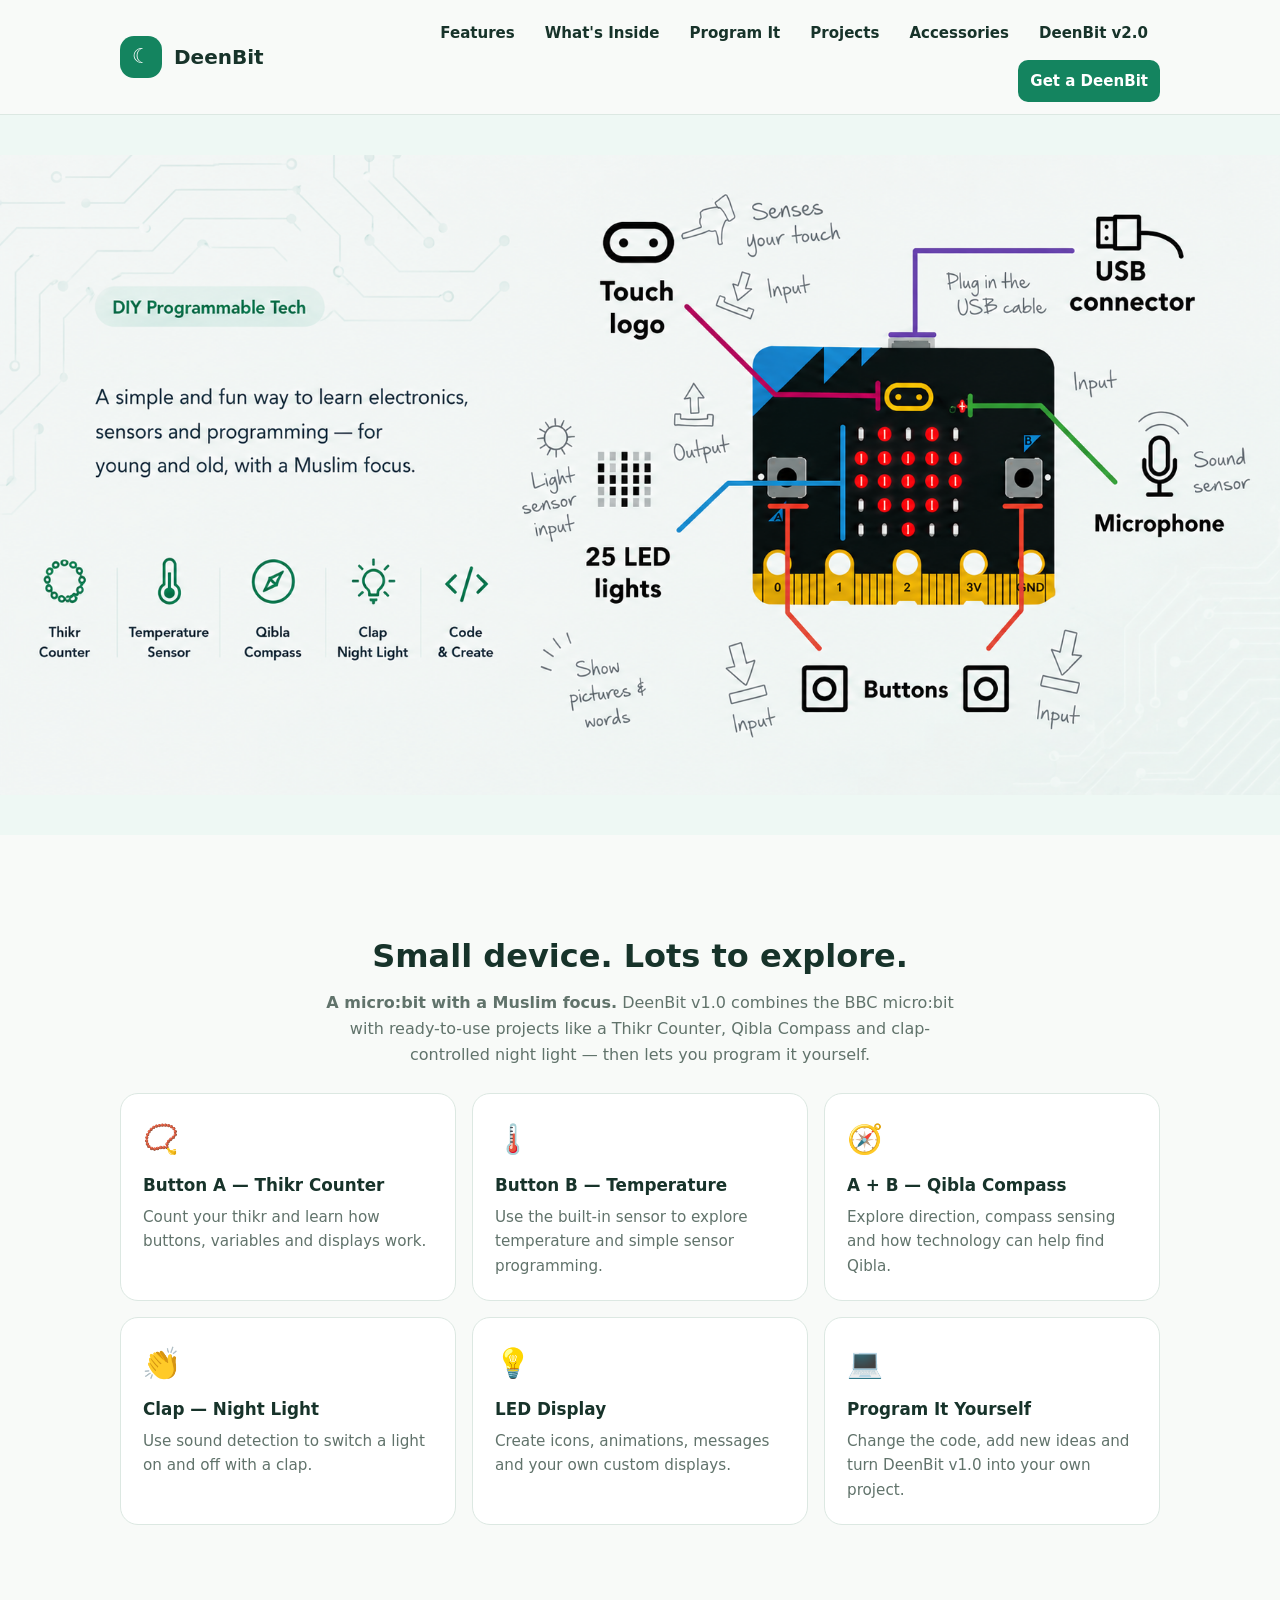
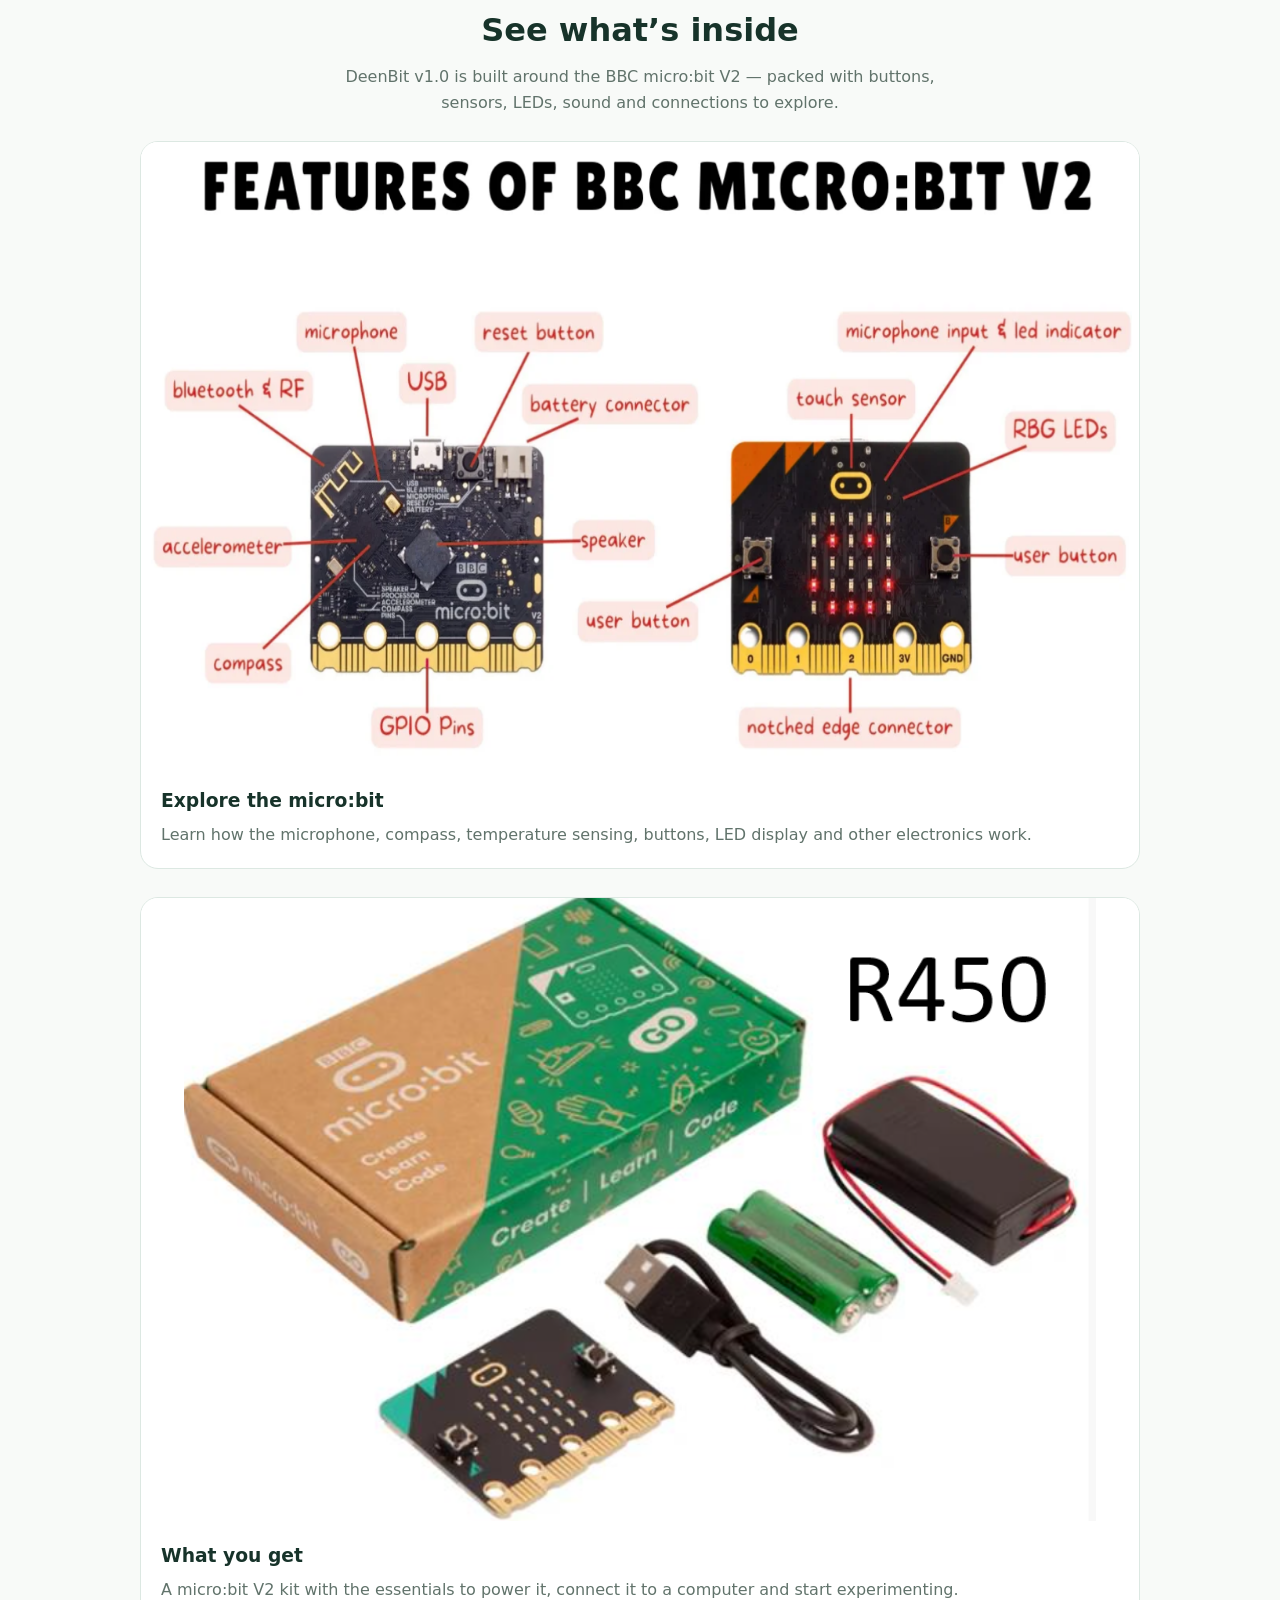
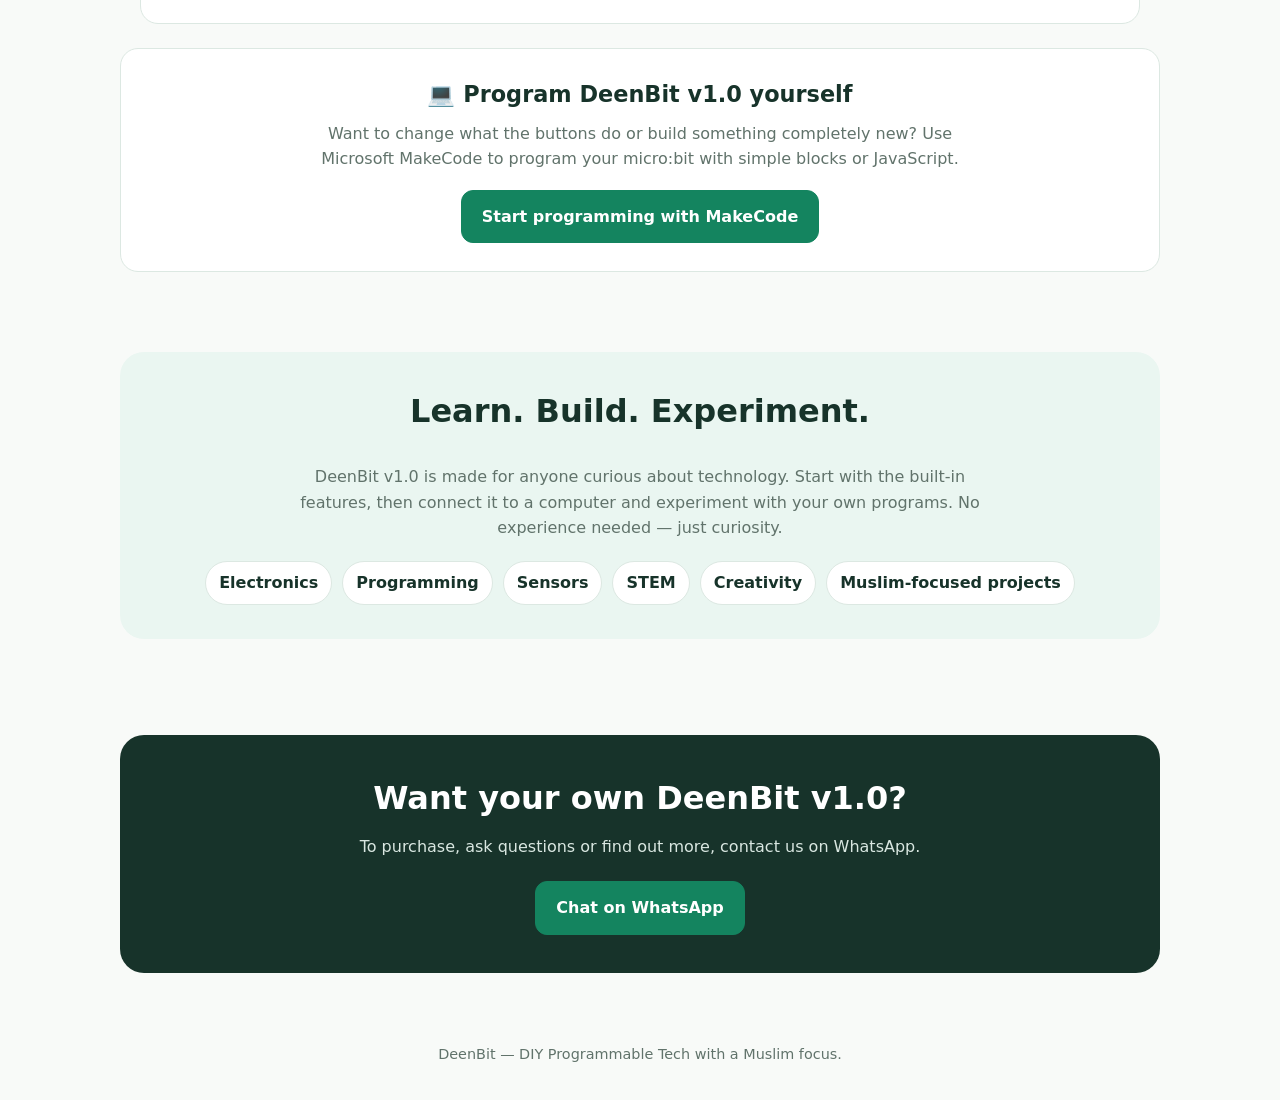
==== index.html @ d33ca3e8 "Update index.html" ====
<!DOCTYPE html>
<html lang="en">
<head>
  <meta charset="UTF-8" />
  <meta name="viewport" content="width=device-width, initial-scale=1.0" />
  <meta name="description" content="DeenBit is a fun DIY programmable tech project with a Muslim focus — learn electronics, sensors and programming." />
  <title>DeenBit | DIY Programmable Tech</title>

  <style>
    :root {
      --bg: #f8faf8;
      --card: #ffffff;
      --text: #17332a;
      --muted: #61736b;
      --accent: #14845f;
      --accent-dark: #0e6749;
      --soft: #eaf6f1;
      --border: #dce8e2;
    }

    * {
      box-sizing: border-box;
    }

    body {
      margin: 0;
      font-family: system-ui, -apple-system, BlinkMacSystemFont, "Segoe UI", sans-serif;
      background: var(--bg);
      color: var(--text);
      line-height: 1.6;
    }

    a {
      color: inherit;
    }

    .wrap {
      width: min(1040px, 92%);
      margin: 0 auto;
    }

    header {
      padding: 28px 0 12px;
    }

    .brand {
      display: flex;
      align-items: center;
      gap: 12px;
      font-weight: 800;
      font-size: 1.25rem;
    }

    .brand-mark {
      width: 42px;
      height: 42px;
      border-radius: 14px;
      display: grid;
      place-items: center;
      background: var(--accent);
      color: white;
      font-size: 1.3rem;
    }

    .hero {
      padding: 60px 0 50px;
      text-align: center;
    }

    .eyebrow {
      display: inline-block;
      padding: 8px 14px;
      border-radius: 999px;
      background: var(--soft);
      color: var(--accent-dark);
      font-weight: 700;
      font-size: 0.9rem;
      margin-bottom: 18px;
    }

    h1 {
      margin: 0;
      font-size: clamp(2.5rem, 8vw, 5rem);
      line-height: 1;
      letter-spacing: -0.04em;
    }

    .tagline {
      margin: 18px auto 0;
      max-width: 720px;
      color: var(--muted);
      font-size: clamp(1.05rem, 2vw, 1.25rem);
    }

    .hero-buttons {
      margin-top: 28px;
      display: flex;
      justify-content: center;
      flex-wrap: wrap;
      gap: 12px;
    }

    .btn {
      display: inline-block;
      text-decoration: none;
      padding: 13px 20px;
      border-radius: 12px;
      font-weight: 750;
      border: 1px solid var(--border);
      background: white;
    }

    .btn-primary {
      background: var(--accent);
      border-color: var(--accent);
      color: white;
    }

    .btn-primary:hover {
      background: var(--accent-dark);
    }

    section {
      padding: 40px 0;
    }

    .section-title {
      text-align: center;
      margin-bottom: 26px;
    }

    .section-title h2 {
      margin: 0 0 8px;
      font-size: 2rem;
    }

    .section-title p {
      margin: 0 auto;
      color: var(--muted);
      max-width: 660px;
    }

    .features {
      display: grid;
      grid-template-columns: repeat(3, minmax(0, 1fr));
      gap: 16px;
    }

    .card {
      background: var(--card);
      border: 1px solid var(--border);
      border-radius: 18px;
      padding: 22px;
    }

    .icon {
      font-size: 1.8rem;
      margin-bottom: 10px;
    }

    .card h3 {
      margin: 0 0 6px;
      font-size: 1.05rem;
    }

    .card p {
      margin: 0;
      color: var(--muted);
      font-size: 0.95rem;
    }

    .showcase-grid {
      display: grid;
      grid-template-columns: 1fr;
      gap: 28px;
      max-width: 1000px;
      margin: 0 auto;
    }

    .showcase-card {
      background: var(--card);
      border: 1px solid var(--border);
      border-radius: 18px;
      overflow: hidden;
    }

    .showcase-card img {
      display: block;
      width: 100%;
      aspect-ratio: 16 / 10;
      object-fit: contain;
      background: white;
    }

    .showcase-copy {
      padding: 20px;
    }

    .showcase-copy h3 { margin: 0 0 6px; }
    .showcase-copy p { margin: 0; color: var(--muted); }

    .makecode {
      margin-top: 24px;
      text-align: center;
      background: var(--card);
      border: 1px solid var(--border);
      border-radius: 18px;
      padding: 28px 20px;
    }

    .makecode h3 { margin: 0 0 8px; font-size: 1.4rem; }
    .makecode p { color: var(--muted); max-width: 650px; margin: 0 auto 18px; }

    .learn {
      background: var(--soft);
      border-radius: 24px;
      padding: 34px;
      text-align: center;
    }

    .learn h2 {
      margin-top: 0;
      font-size: 2rem;
    }

    .learn p {
      color: var(--muted);
      max-width: 720px;
      margin: 0 auto 18px;
    }

    .pill-row {
      display: flex;
      justify-content: center;
      flex-wrap: wrap;
      gap: 10px;
      margin-top: 20px;
    }

    .pill {
      background: white;
      border: 1px solid var(--border);
      border-radius: 999px;
      padding: 8px 13px;
      font-weight: 650;
    }

    .cta {
      text-align: center;
      padding: 56px 0 70px;
    }

    .cta-box {
      background: var(--text);
      color: white;
      border-radius: 24px;
      padding: 38px 24px;
    }

    .cta-box h2 {
      margin: 0 0 10px;
      font-size: 2rem;
    }

    .cta-box p {
      margin: 0 auto 22px;
      max-width: 600px;
      color: #d9e7e1;
    }

    footer {
      text-align: center;
      color: var(--muted);
      padding: 0 0 34px;
      font-size: 0.9rem;
    }

    @media (max-width: 760px) {
      .features,
      .showcase-grid {
        grid-template-columns: 1fr;
      }

      .hero {
        padding-top: 40px;
      }

    .showcase-copy h3 { margin: 0 0 6px; }
    .showcase-copy p { margin: 0; color: var(--muted); }

    .makecode {
      margin-top: 24px;
      text-align: center;
      background: var(--card);
      border: 1px solid var(--border);
      border-radius: 18px;
      padding: 28px 20px;
    }

    .makecode h3 { margin: 0 0 8px; font-size: 1.4rem; }
    .makecode p { color: var(--muted); max-width: 650px; margin: 0 auto 18px; }

    .learn {
        padding: 26px 18px;
      }
    }
  
    .visual-hero {
      width: 100%;
      margin: 0 0 56px;
      overflow: hidden;
      background: #eef8f4;
    }

    .visual-hero img {
      display: block;
      width: 100%;
      height: auto;
    }

    .size-demo {
      max-width: 760px;
      margin: 32px auto 0;
    }

    .size-demo img {
      display: block;
      width: 100%;
      height: auto;
      border-radius: 18px;
    }

    .size-demo p {
      text-align: center;
      color: var(--muted);
      margin: 14px 0 0;
    }


    html {
      scroll-behavior: smooth;
      scroll-padding-top: 92px;
    }

    .site-header {
      position: sticky;
      top: 0;
      z-index: 1000;
      padding: 12px 0;
      background: rgba(248, 250, 248, 0.96);
      border-bottom: 1px solid var(--border);
      backdrop-filter: blur(10px);
    }

    .nav-wrap {
      display: flex;
      align-items: center;
      justify-content: space-between;
      gap: 24px;
    }

    .brand {
      text-decoration: none;
      flex-shrink: 0;
    }

    .top-nav {
      display: flex;
      align-items: center;
      gap: 6px;
      flex-wrap: wrap;
      justify-content: flex-end;
    }

    .top-nav a {
      text-decoration: none;
      color: var(--text);
      font-weight: 700;
      font-size: 0.94rem;
      padding: 9px 12px;
      border-radius: 10px;
      transition: background 0.15s ease, color 0.15s ease;
    }

    .top-nav a:hover {
      background: var(--soft);
      color: var(--accent-dark);
    }

    .top-nav .nav-cta {
      background: var(--accent);
      color: white;
      margin-left: 4px;
    }

    .top-nav .nav-cta:hover {
      background: var(--accent-dark);
      color: white;
    }

    #features,
    #inside,
    #program,
    #learn,
    #buy {
      scroll-margin-top: 92px;
    }

    @media (max-width: 760px) {
      .site-header {
        padding: 10px 0;
      }

      .nav-wrap {
        align-items: flex-start;
        flex-direction: column;
        gap: 10px;
      }

      .top-nav {
        width: 100%;
        justify-content: flex-start;
        flex-wrap: nowrap;
        overflow-x: auto;
        padding-bottom: 3px;
        scrollbar-width: thin;
      }

      .top-nav a {
        white-space: nowrap;
        flex: 0 0 auto;
      }

      .top-nav .nav-cta {
        margin-left: 0;
      }

      html {
        scroll-padding-top: 145px;
      }

      #features,
      #inside,
      #program,
      #learn,
      #buy {
        scroll-margin-top: 145px;
      }
    }

  </style>
</head>

<body id="top">
  <header class="site-header">
    <div class="wrap nav-wrap">
      <a class="brand" href="#top" aria-label="DeenBit home">
        <div class="brand-mark">☾</div>
        <span>DeenBit</span>
      </a>

      <nav class="top-nav" aria-label="Page sections">
        <a href="#features">Features</a>
        <a href="#inside">What's Inside</a>
        <a href="#program">Program It</a>
        <a href="projects.html">Projects</a>
        <a href="accessories.html">Accessories</a>
        <a href="v2.html">DeenBit v2.0</a>
        <a class="nav-cta" href="#buy">Get a DeenBit</a>
      </nav>
    </div>
  </header>

  <main>
    
    <section class="visual-hero" aria-label="DeenBit introduction">
      <img
        src="banner2.png"
        alt="DeenBit DIY programmable technology banner showing the micro:bit and its main features"
      >
    </section>


    <section id="features">
      <div class="wrap">
        <div class="section-title">
          <h2>Small device. Lots to explore.</h2>
          <p>
            <strong>A micro:bit with a Muslim focus.</strong>
DeenBit v1.0 combines the BBC micro:bit with ready-to-use projects like a Thikr Counter, 
Qibla Compass and clap-controlled night light — then lets you program it yourself.
</p>
        </div>

        <div class="features">
          <div class="card">
            <div class="icon">📿</div>
            <h3>Button A — Thikr Counter</h3>
            <p>Count your thikr and learn how buttons, variables and displays work.</p>
          </div>

          <div class="card">
            <div class="icon">🌡️</div>
            <h3>Button B — Temperature</h3>
            <p>Use the built-in sensor to explore temperature and simple sensor programming.</p>
          </div>

          <div class="card">
            <div class="icon">🧭</div>
            <h3>A + B — Qibla Compass</h3>
            <p>Explore direction, compass sensing and how technology can help find Qibla.</p>
          </div>

          <div class="card">
            <div class="icon">👏</div>
            <h3>Clap — Night Light</h3>
            <p>Use sound detection to switch a light on and off with a clap.</p>
          </div>

          <div class="card">
            <div class="icon">💡</div>
            <h3>LED Display</h3>
            <p>Create icons, animations, messages and your own custom displays.</p>
          </div>

          <div class="card">
            <div class="icon">💻</div>
            <h3>Program It Yourself</h3>
            <p>Change the code, add new ideas and turn DeenBit v1.0 into your own project.</p>
          </div>
        </div>
      </div>
    </section>

    <section id="inside">
      <div class="wrap">
        <div class="section-title">
          <h2>See what’s inside</h2>
          <p>DeenBit v1.0 is built around the BBC micro:bit V2 — packed with buttons, sensors, LEDs, sound and connections to explore.</p>
        </div>

        <div class="showcase-grid">
          <div class="showcase-card">
            <img src="features.png" alt="Features of the BBC micro:bit V2 including microphone, compass, accelerometer, buttons, LEDs and GPIO pins">
            <div class="showcase-copy">
              <h3>Explore the micro:bit</h3>
              <p>Learn how the microphone, compass, temperature sensing, buttons, LED display and other electronics work.</p>
            </div>
          </div>

          <div class="showcase-card">
            <img src="kit_v2.png" alt="BBC micro:bit kit with micro:bit board, USB cable, battery holder, batteries and box">
            <div class="showcase-copy">
              <h3>What you get</h3>
              <p>A micro:bit V2 kit with the essentials to power it, connect it to a computer and start experimenting.</p>
            </div>
          </div>
        </div>

        <div class="makecode" id="program">
          <h3>💻 Program DeenBit v1.0 yourself</h3>
          <p>Want to change what the buttons do or build something completely new? Use Microsoft MakeCode to program your micro:bit with simple blocks or JavaScript.</p>
          <a class="btn btn-primary" href="https://makecode.microbit.org/" target="_blank" rel="noopener noreferrer">Start programming with MakeCode</a>
        </div>
      </div>
    </section>

    <section id="learn">
      <div class="wrap">
        <div class="learn">
          <h2>Learn. Build. Experiment.</h2>
          <p>
            DeenBit v1.0 is made for anyone curious about technology. Start with the
            built-in features, then connect it to a computer and experiment with
            your own programs. No experience needed — just curiosity.
          </p>

          <div class="pill-row">
            <span class="pill">Electronics</span>
            <span class="pill">Programming</span>
            <span class="pill">Sensors</span>
            <span class="pill">STEM</span>
            <span class="pill">Creativity</span>
            <span class="pill">Muslim-focused projects</span>
          </div>
        </div>
      </div>
    </section>

    <section class="cta" id="buy">
      <div class="wrap">
        <div class="cta-box">
          <h2>Want your own DeenBit v1.0?</h2>
          <p>
            To purchase, ask questions or find out more, contact us on WhatsApp.
          </p>

          <!-- Replace 27XXXXXXXXX with your WhatsApp number, including country code and no + or spaces -->
          <a
            class="btn btn-primary"
            href="https://wa.me/27660348784?text=I%27m%20interested%20in%20DeenBit"
            target="_blank"
            rel="noopener noreferrer"
          >
            Chat on WhatsApp
          </a>
        </div>
      </div>
    </section>
  </main>

  
<footer>
    <div class="wrap">
      DeenBit — DIY Programmable Tech with a Muslim focus.
    </div>
  </footer>
</body>
</html>
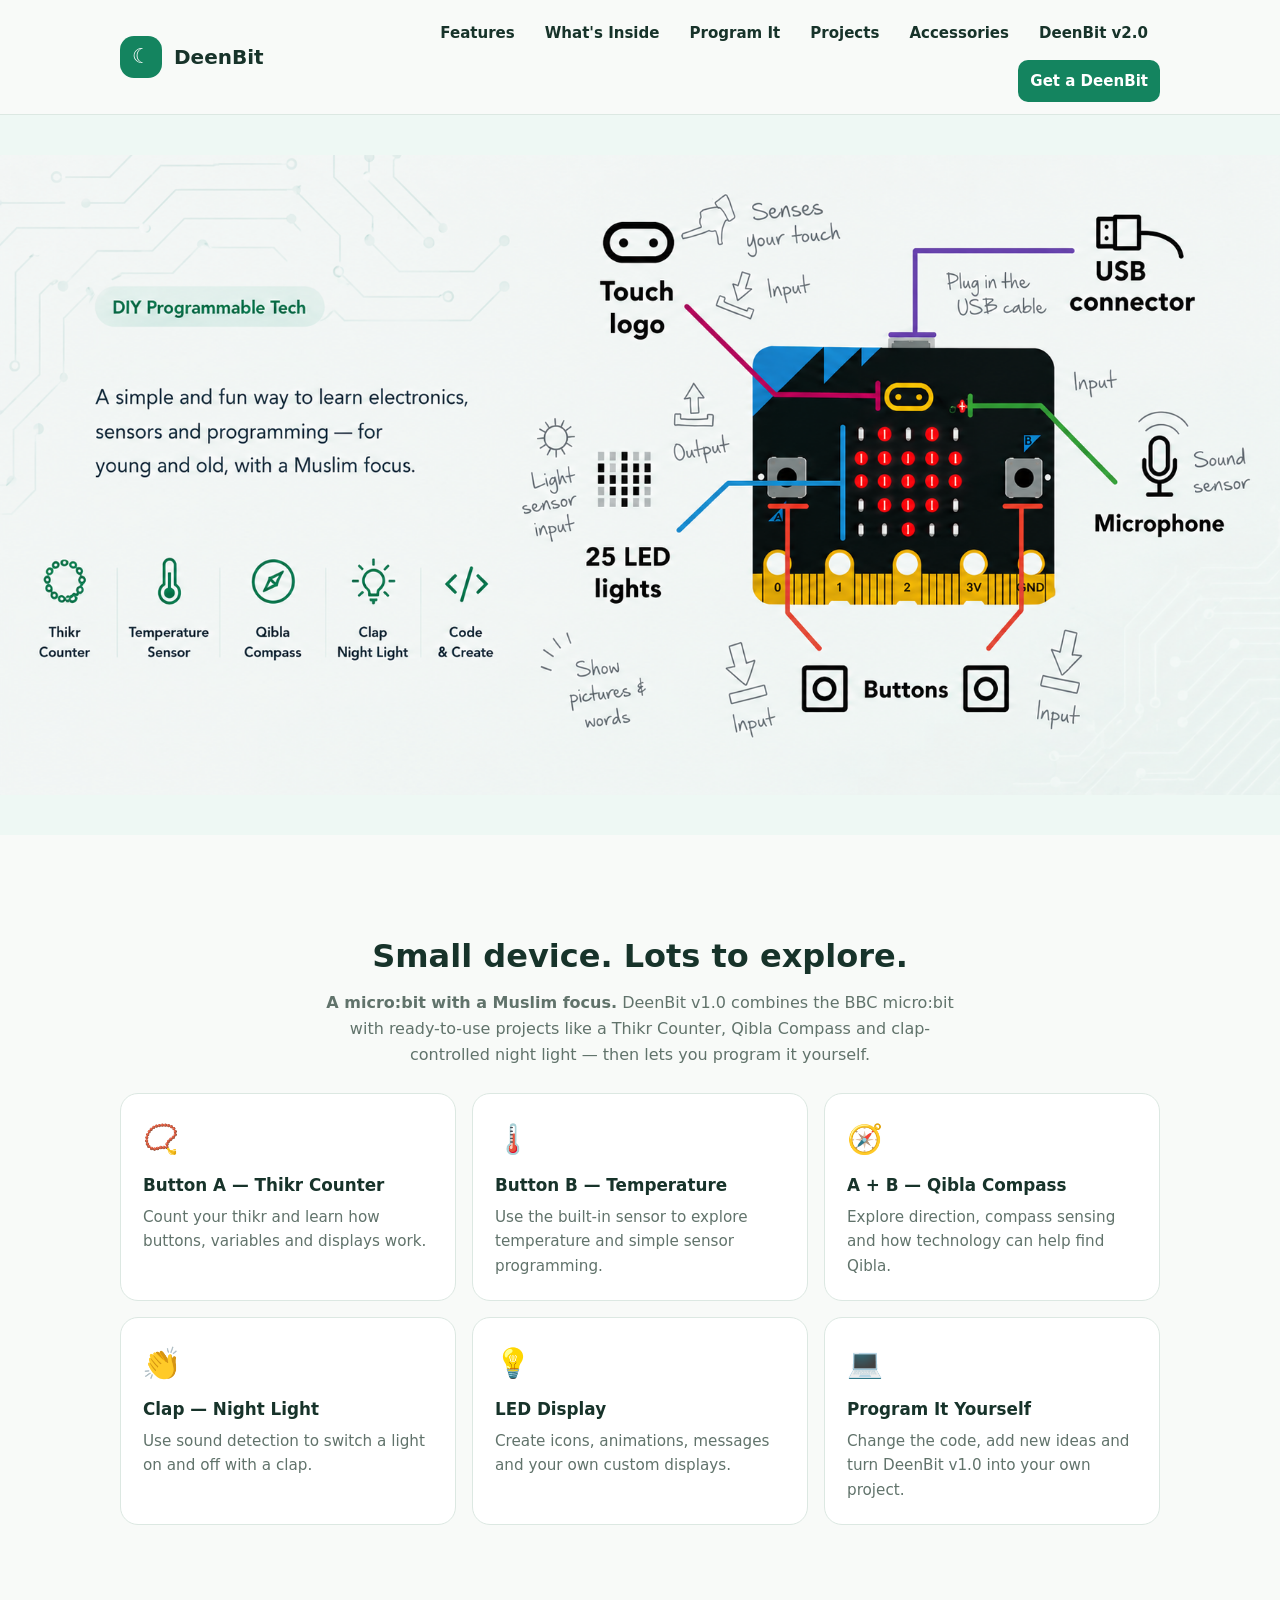
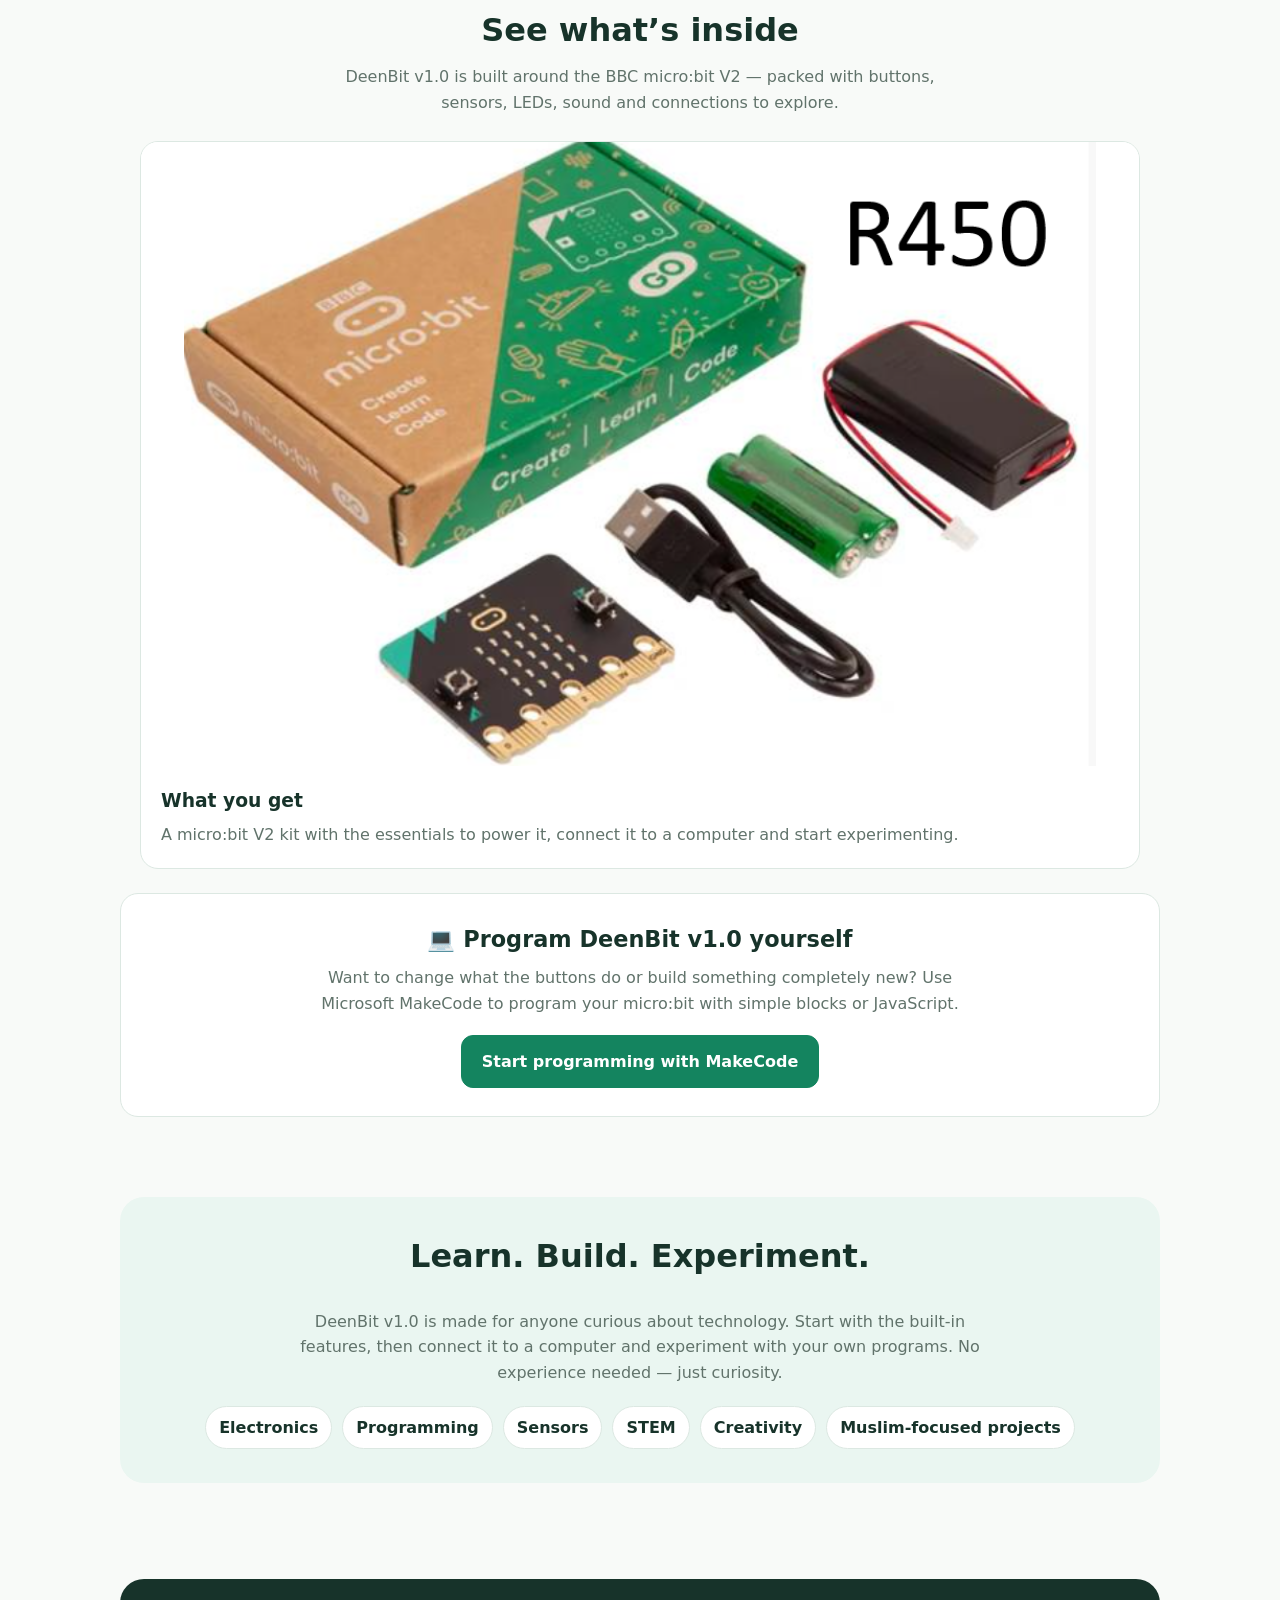
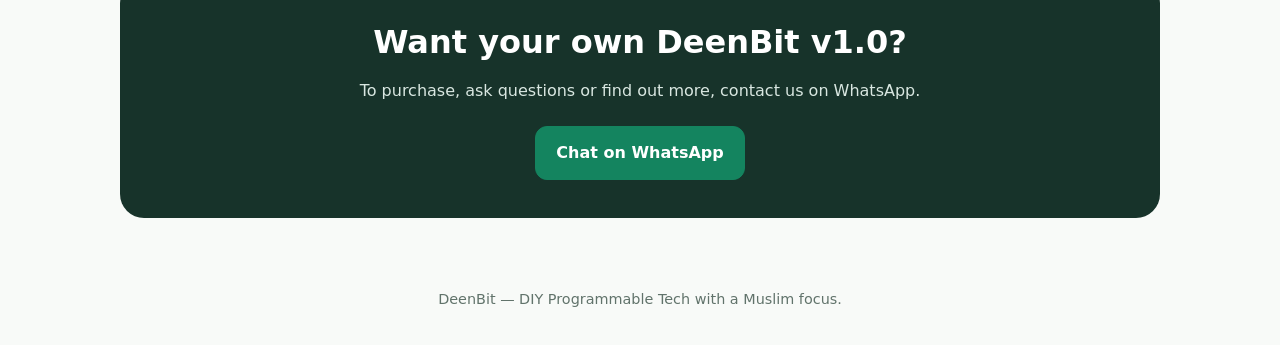
==== commit 596df957: "Update index.html" ====
--- a/index.html
+++ b/index.html
@@ -540,13 +540,7 @@
         </div>
 
         <div class="showcase-grid">
-          <div class="showcase-card">
-            <img src="features.png" alt="Features of the BBC micro:bit V2 including microphone, compass, accelerometer, buttons, LEDs and GPIO pins">
-            <div class="showcase-copy">
-              <h3>Explore the micro:bit</h3>
-              <p>Learn how the microphone, compass, temperature sensing, buttons, LED display and other electronics work.</p>
-            </div>
-          </div>
+
 
           <div class="showcase-card">
             <img src="kit_v2.png" alt="BBC micro:bit kit with micro:bit board, USB cable, battery holder, batteries and box">
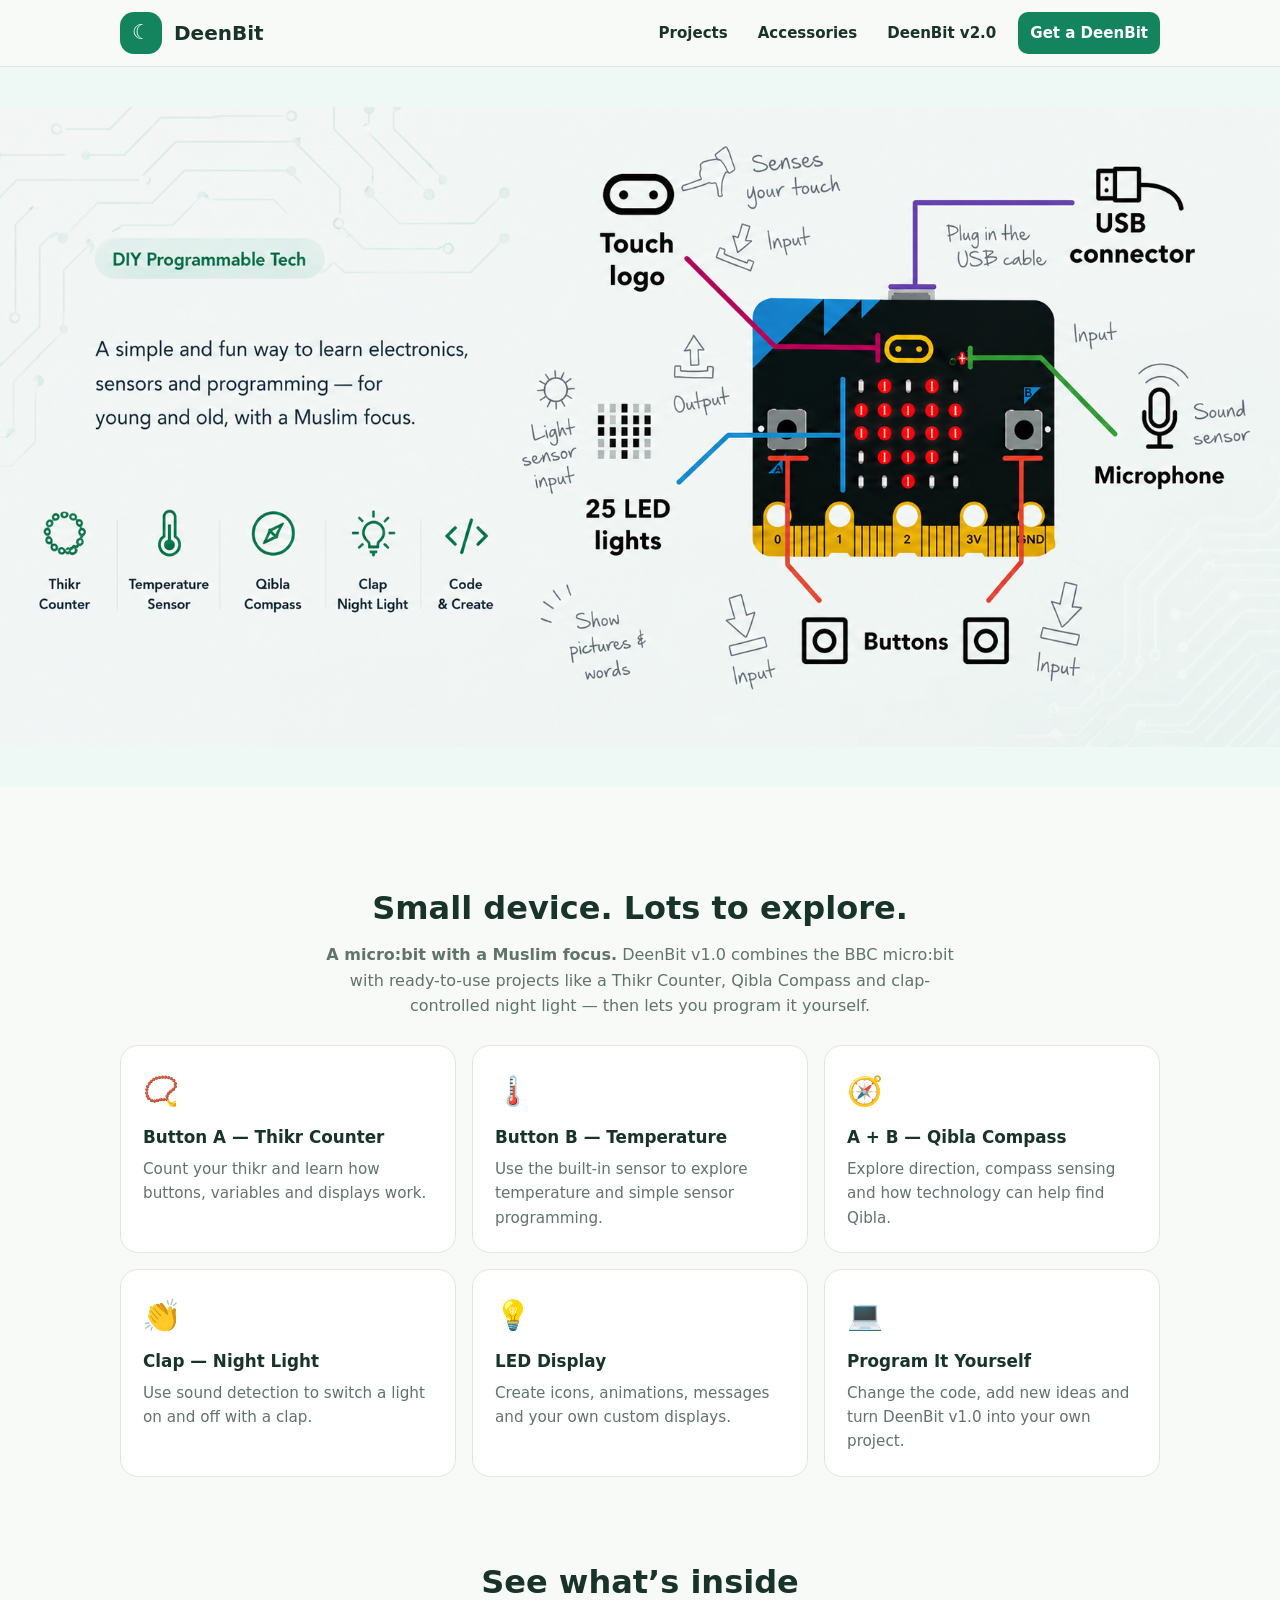
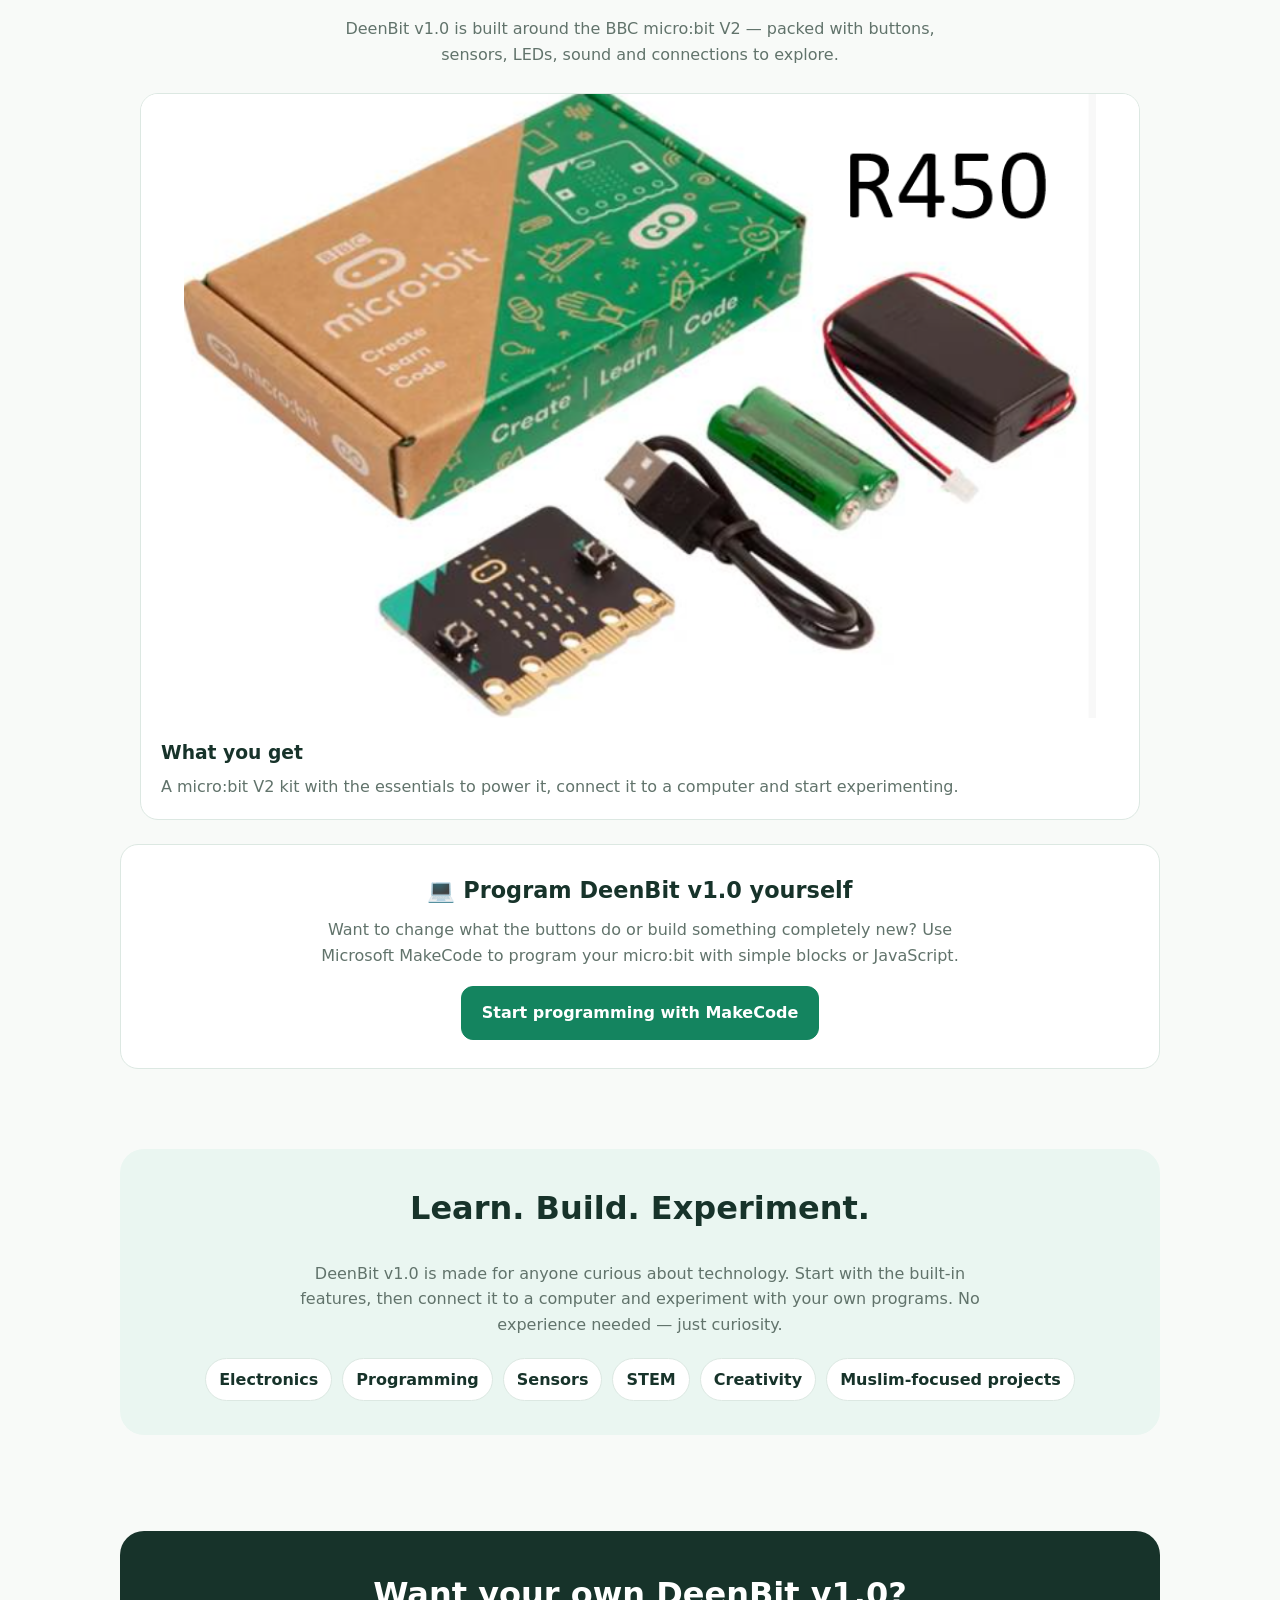
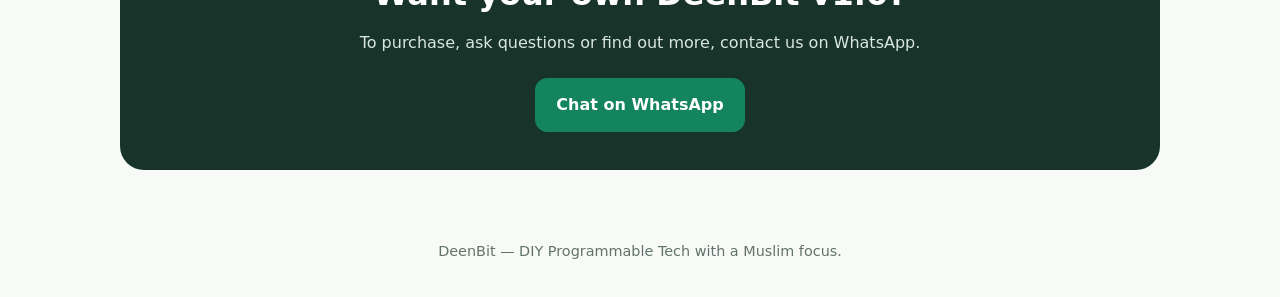
==== commit 24ea04a3: "Update index.html" ====
--- a/index.html
+++ b/index.html
@@ -460,9 +460,6 @@
       </a>
 
       <nav class="top-nav" aria-label="Page sections">
-        <a href="#features">Features</a>
-        <a href="#inside">What's Inside</a>
-        <a href="#program">Program It</a>
         <a href="projects.html">Projects</a>
         <a href="accessories.html">Accessories</a>
         <a href="v2.html">DeenBit v2.0</a>
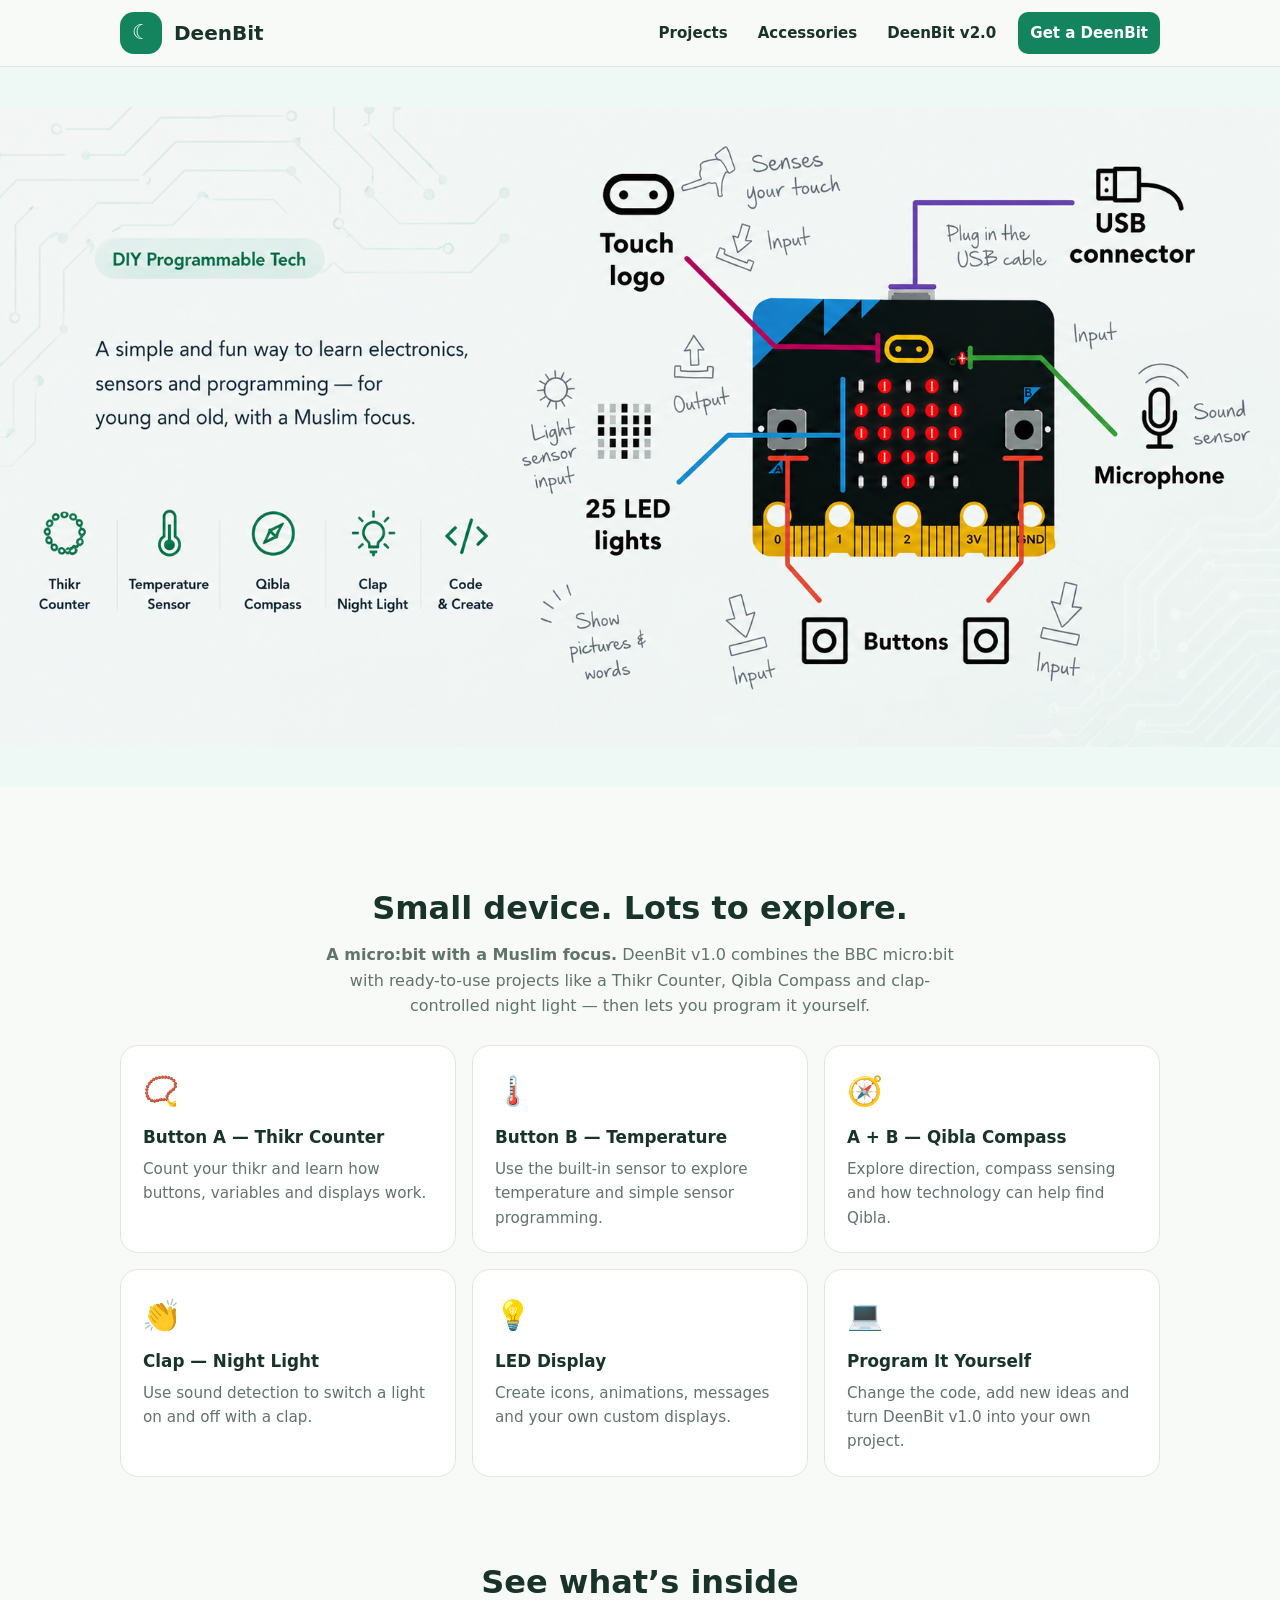
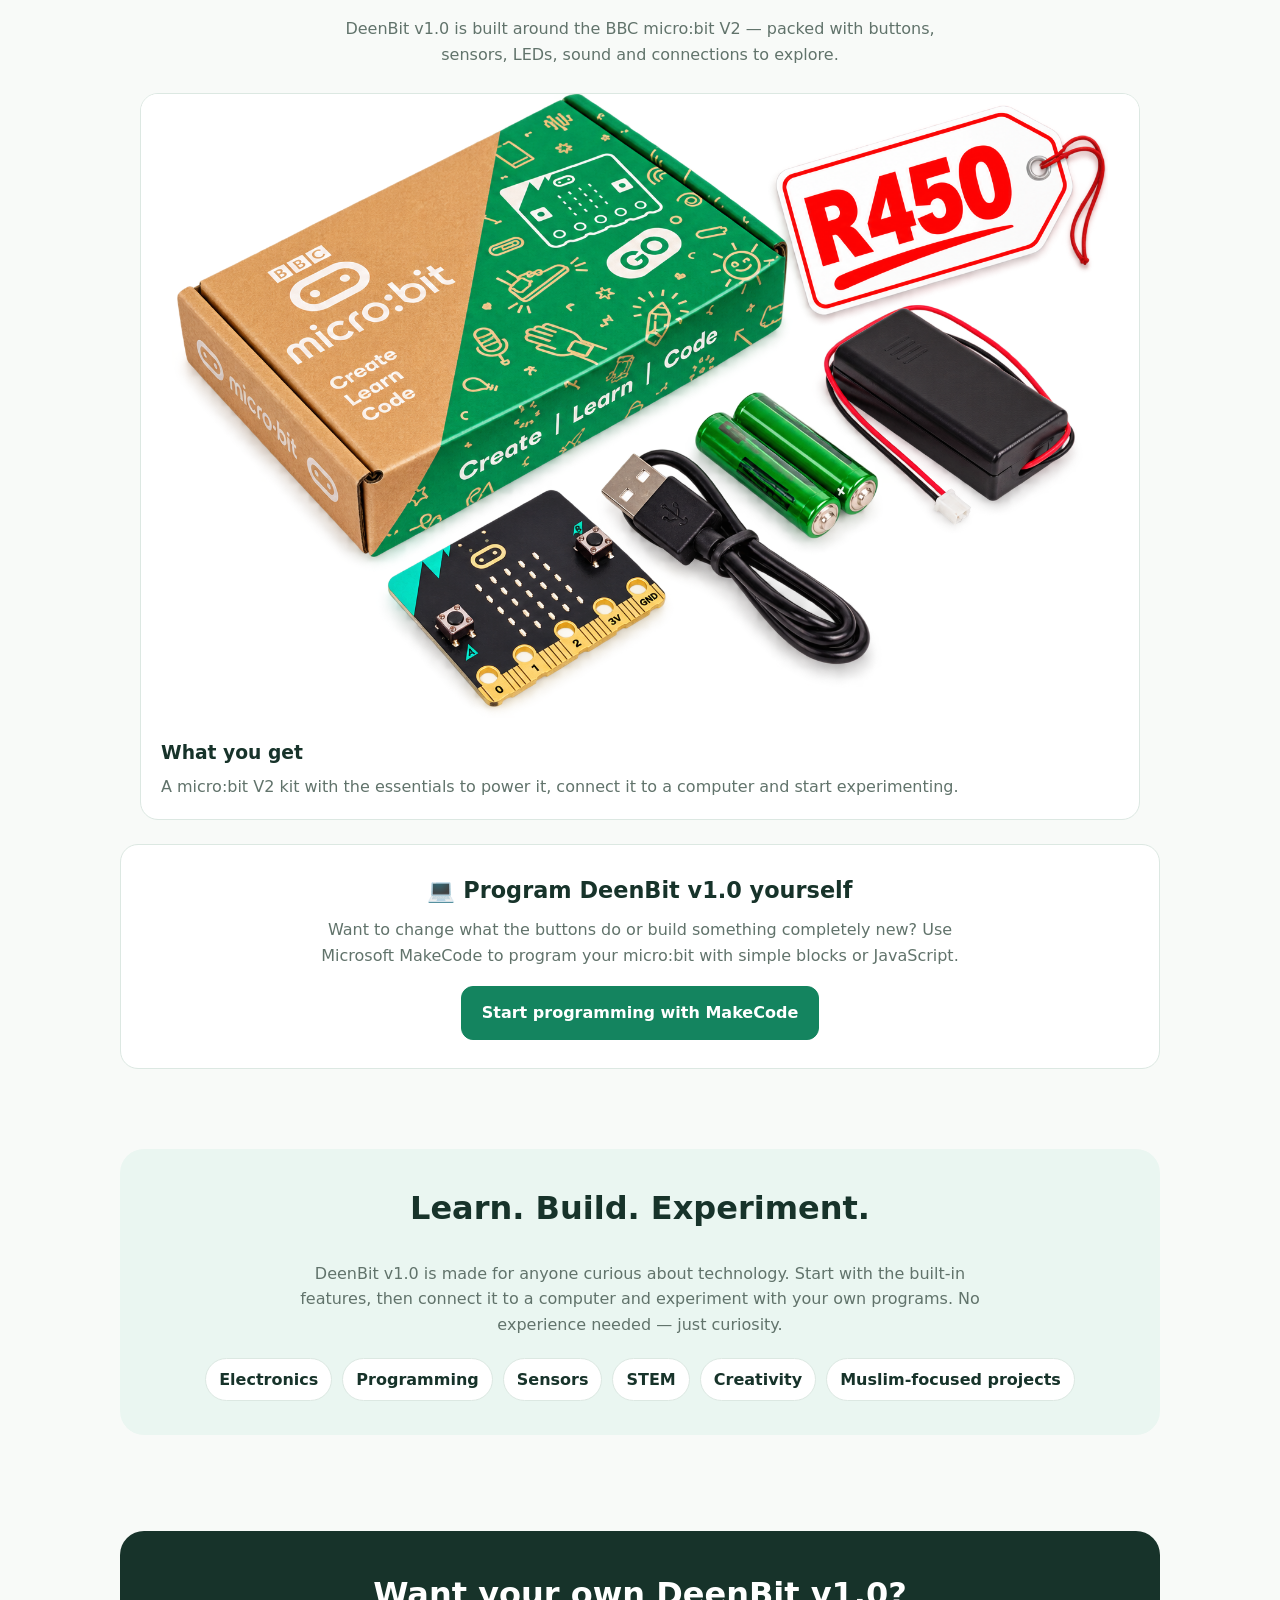
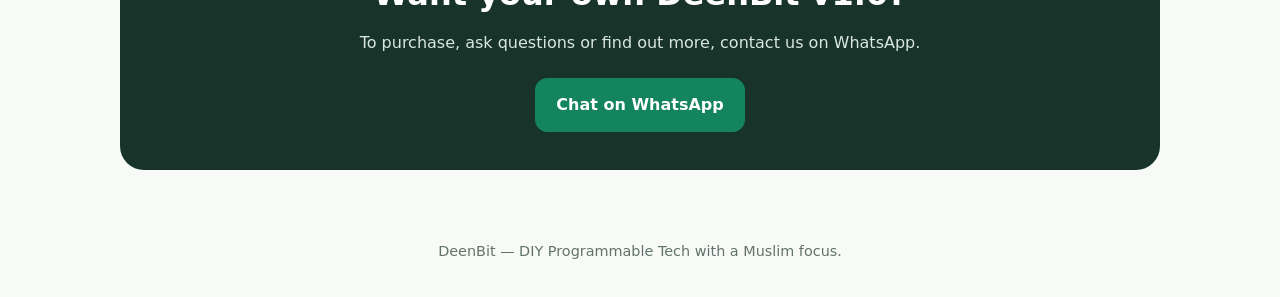
==== commit d8cdb99c: "Update index.html" ====
--- a/index.html
+++ b/index.html
@@ -540,7 +540,7 @@
 
 
           <div class="showcase-card">
-            <img src="kit_v2.png" alt="BBC micro:bit kit with micro:bit board, USB cable, battery holder, batteries and box">
+            <img src="kit_v3.png" alt="BBC micro:bit kit with micro:bit board, USB cable, battery holder, batteries and box">
             <div class="showcase-copy">
               <h3>What you get</h3>
               <p>A micro:bit V2 kit with the essentials to power it, connect it to a computer and start experimenting.</p>
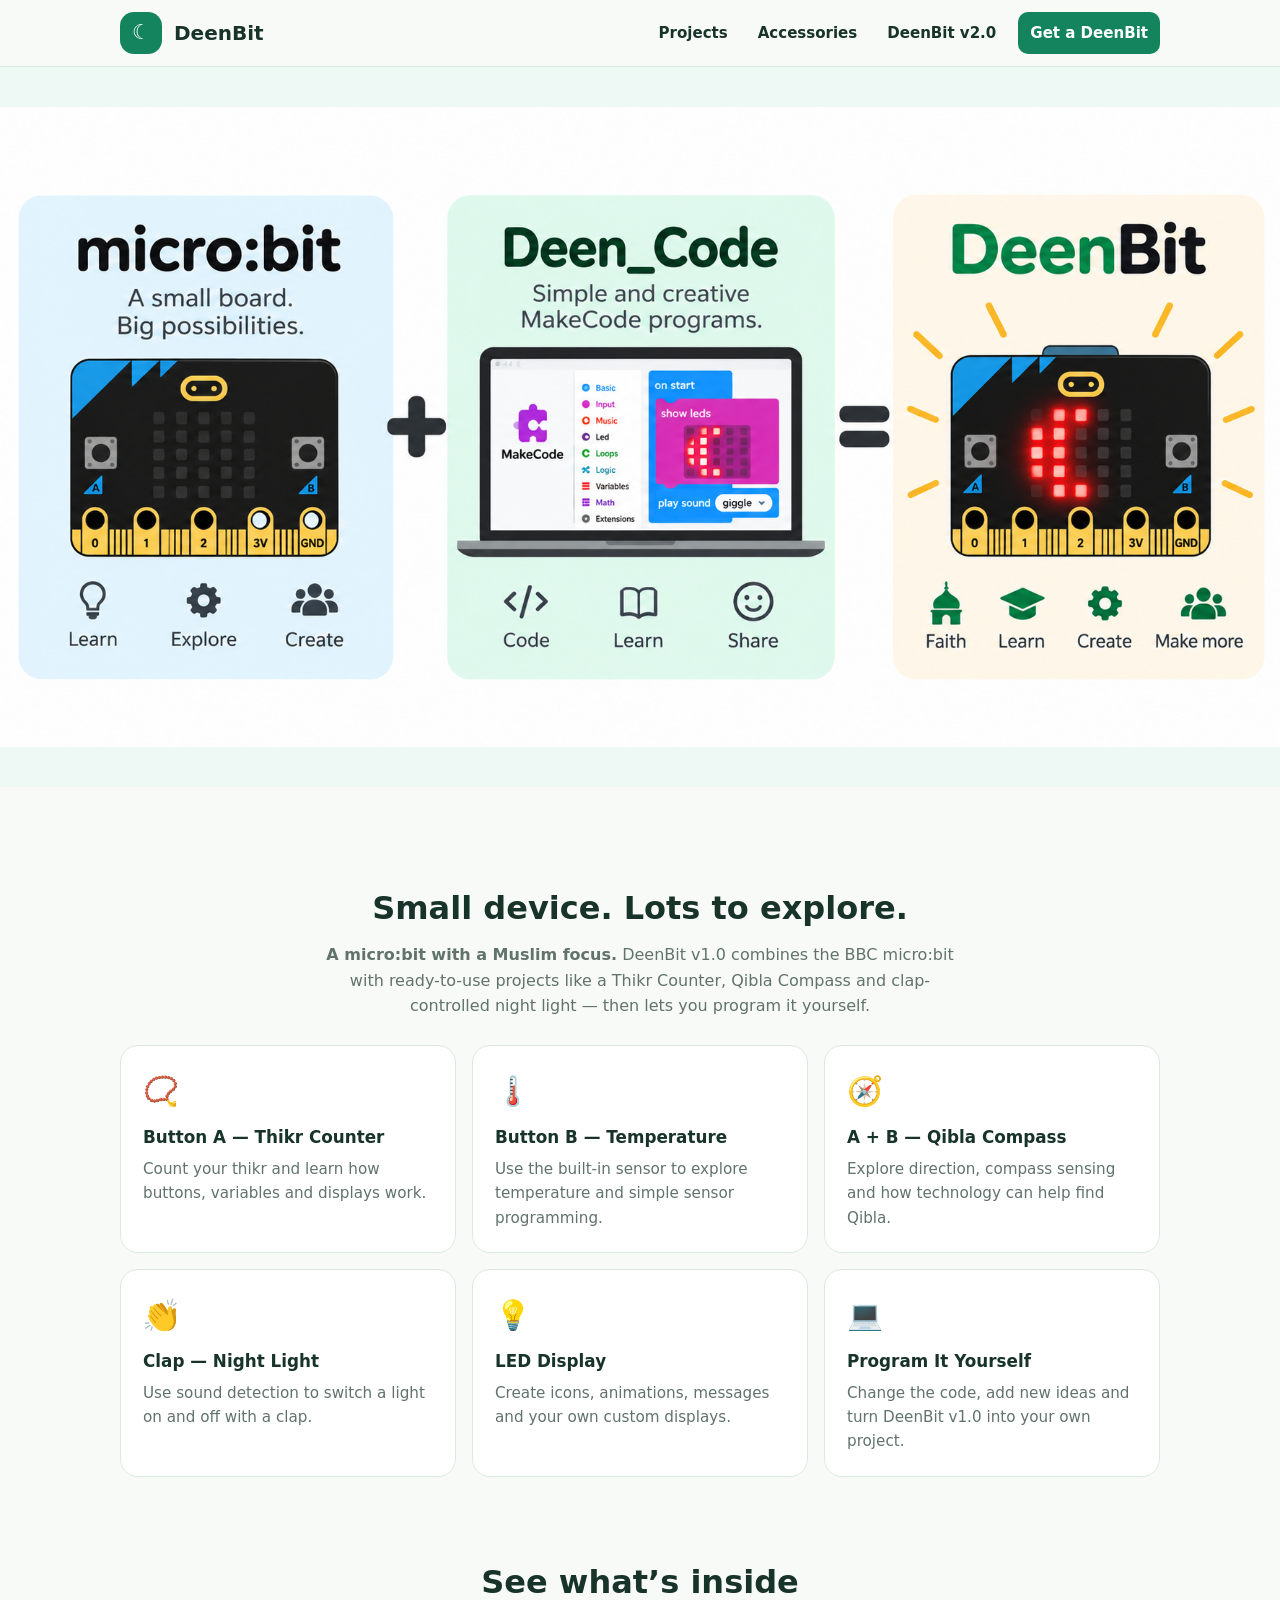
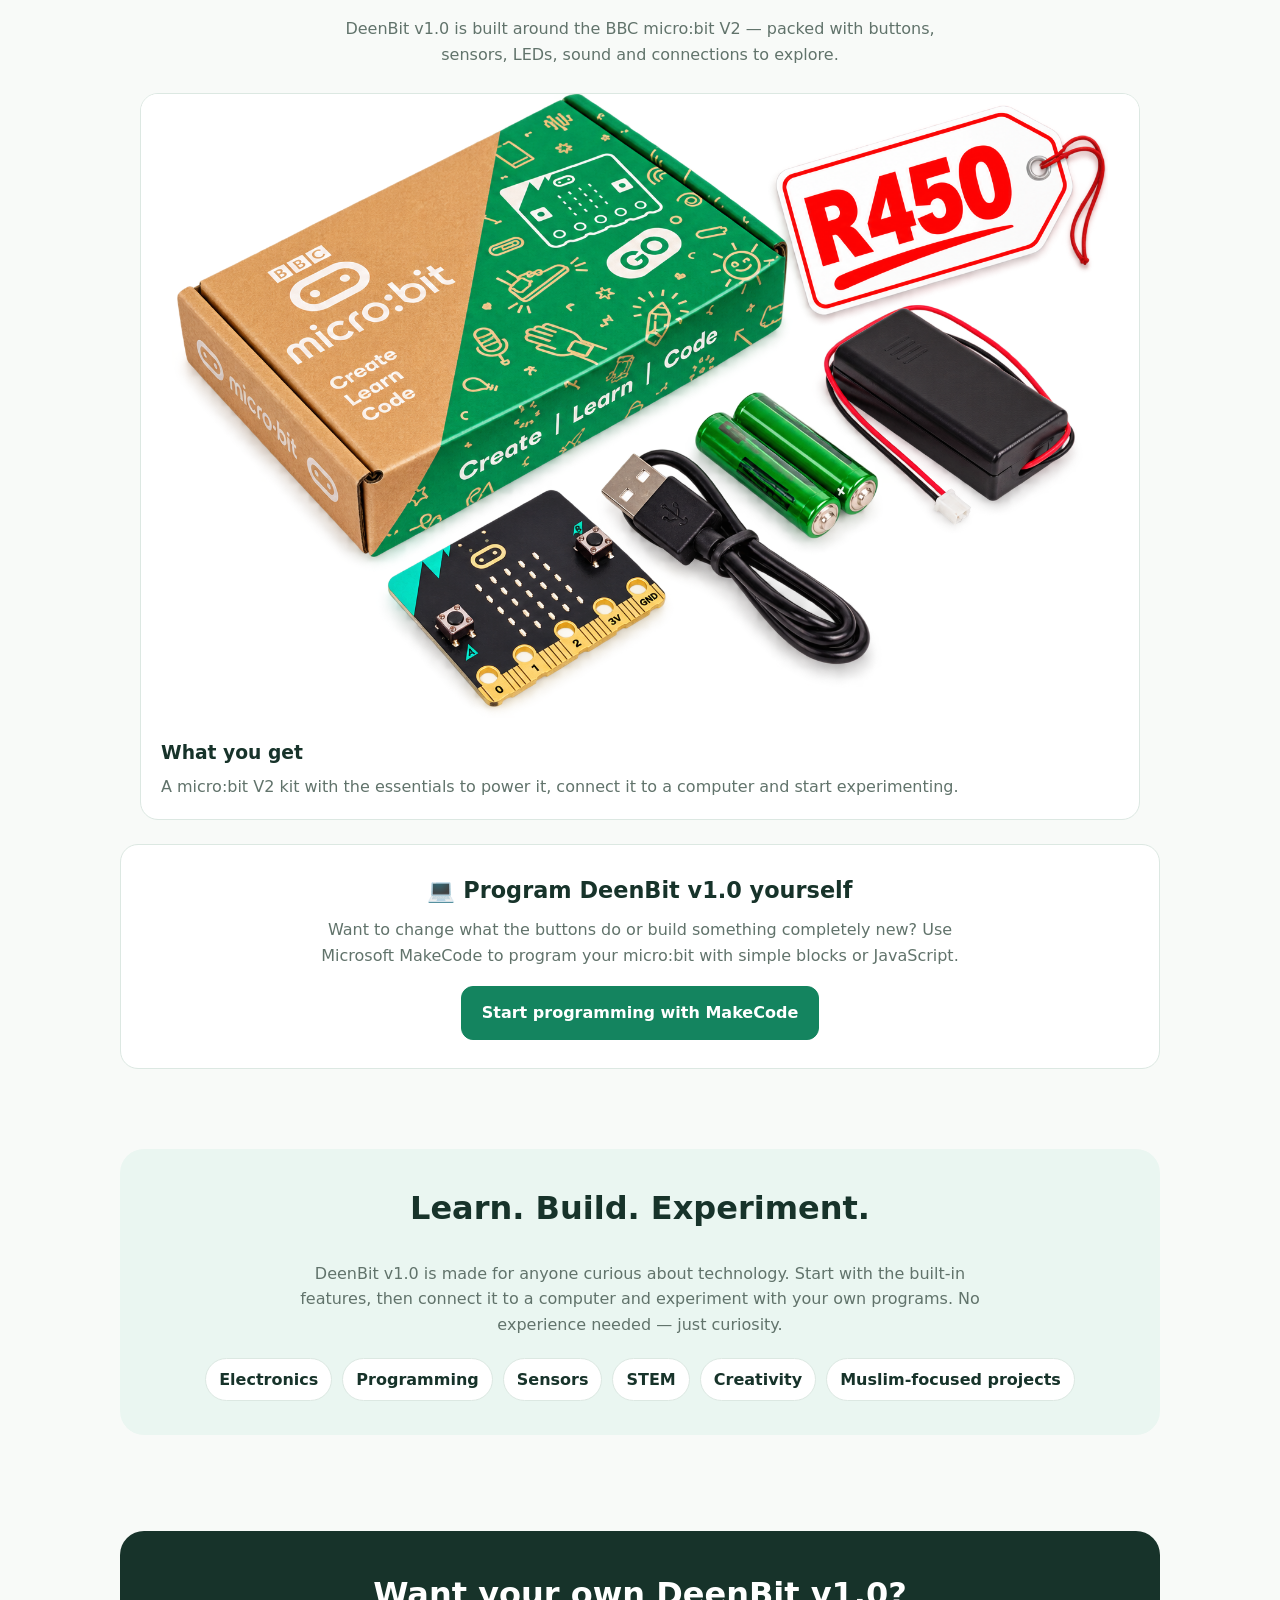
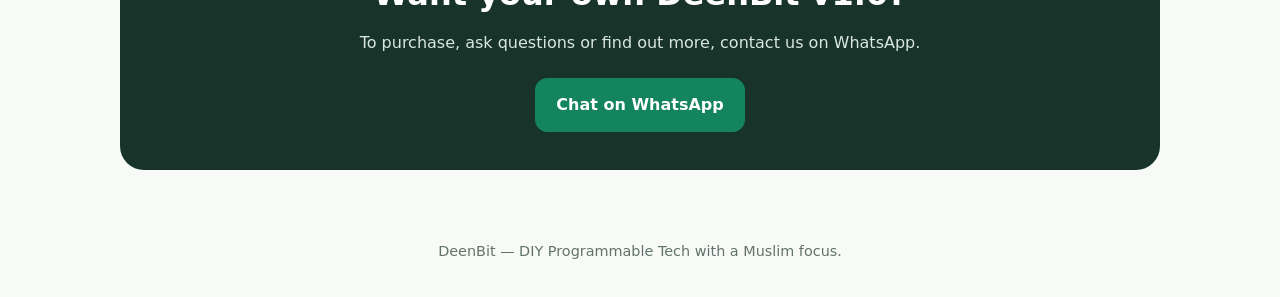
==== commit 6408484c: "Update index.html" ====
--- a/index.html
+++ b/index.html
@@ -472,7 +472,7 @@
     
     <section class="visual-hero" aria-label="DeenBit introduction">
       <img
-        src="banner2.png"
+        src="banner3.png"
         alt="DeenBit DIY programmable technology banner showing the micro:bit and its main features"
       >
     </section>
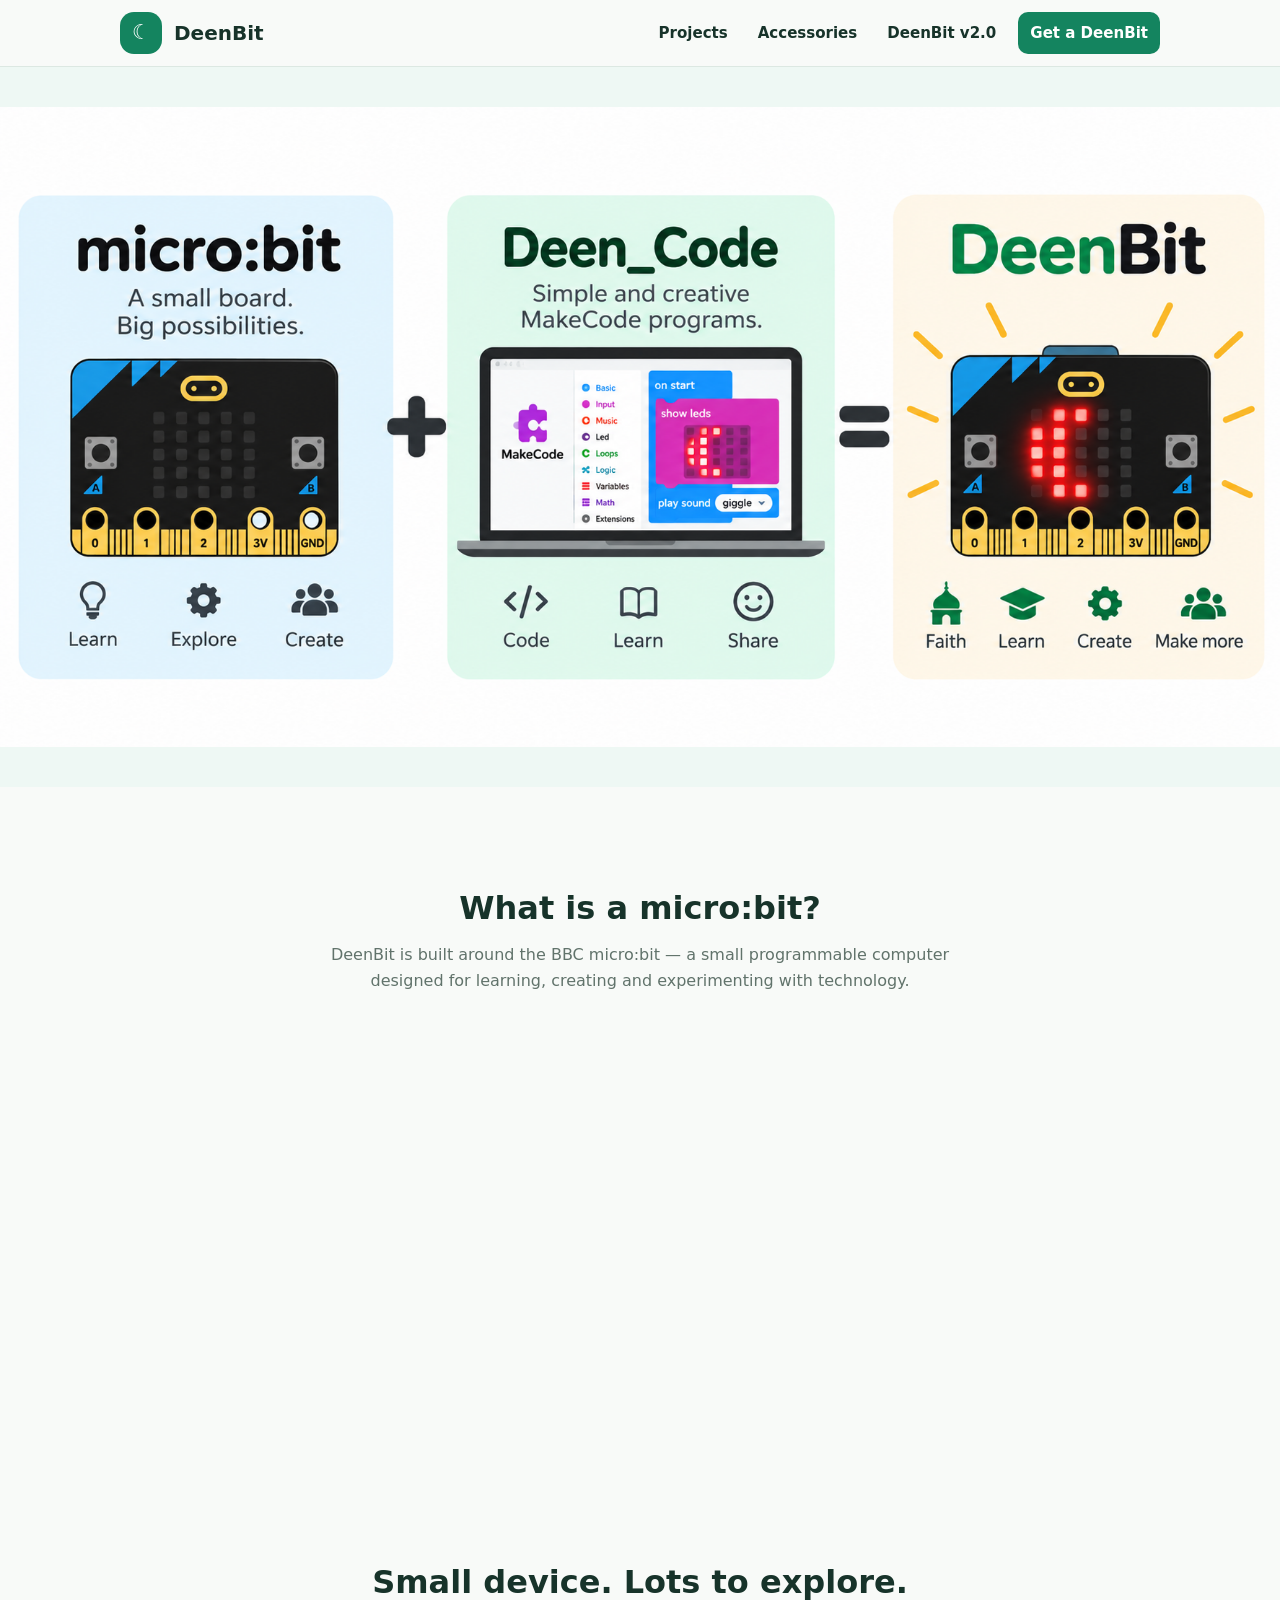
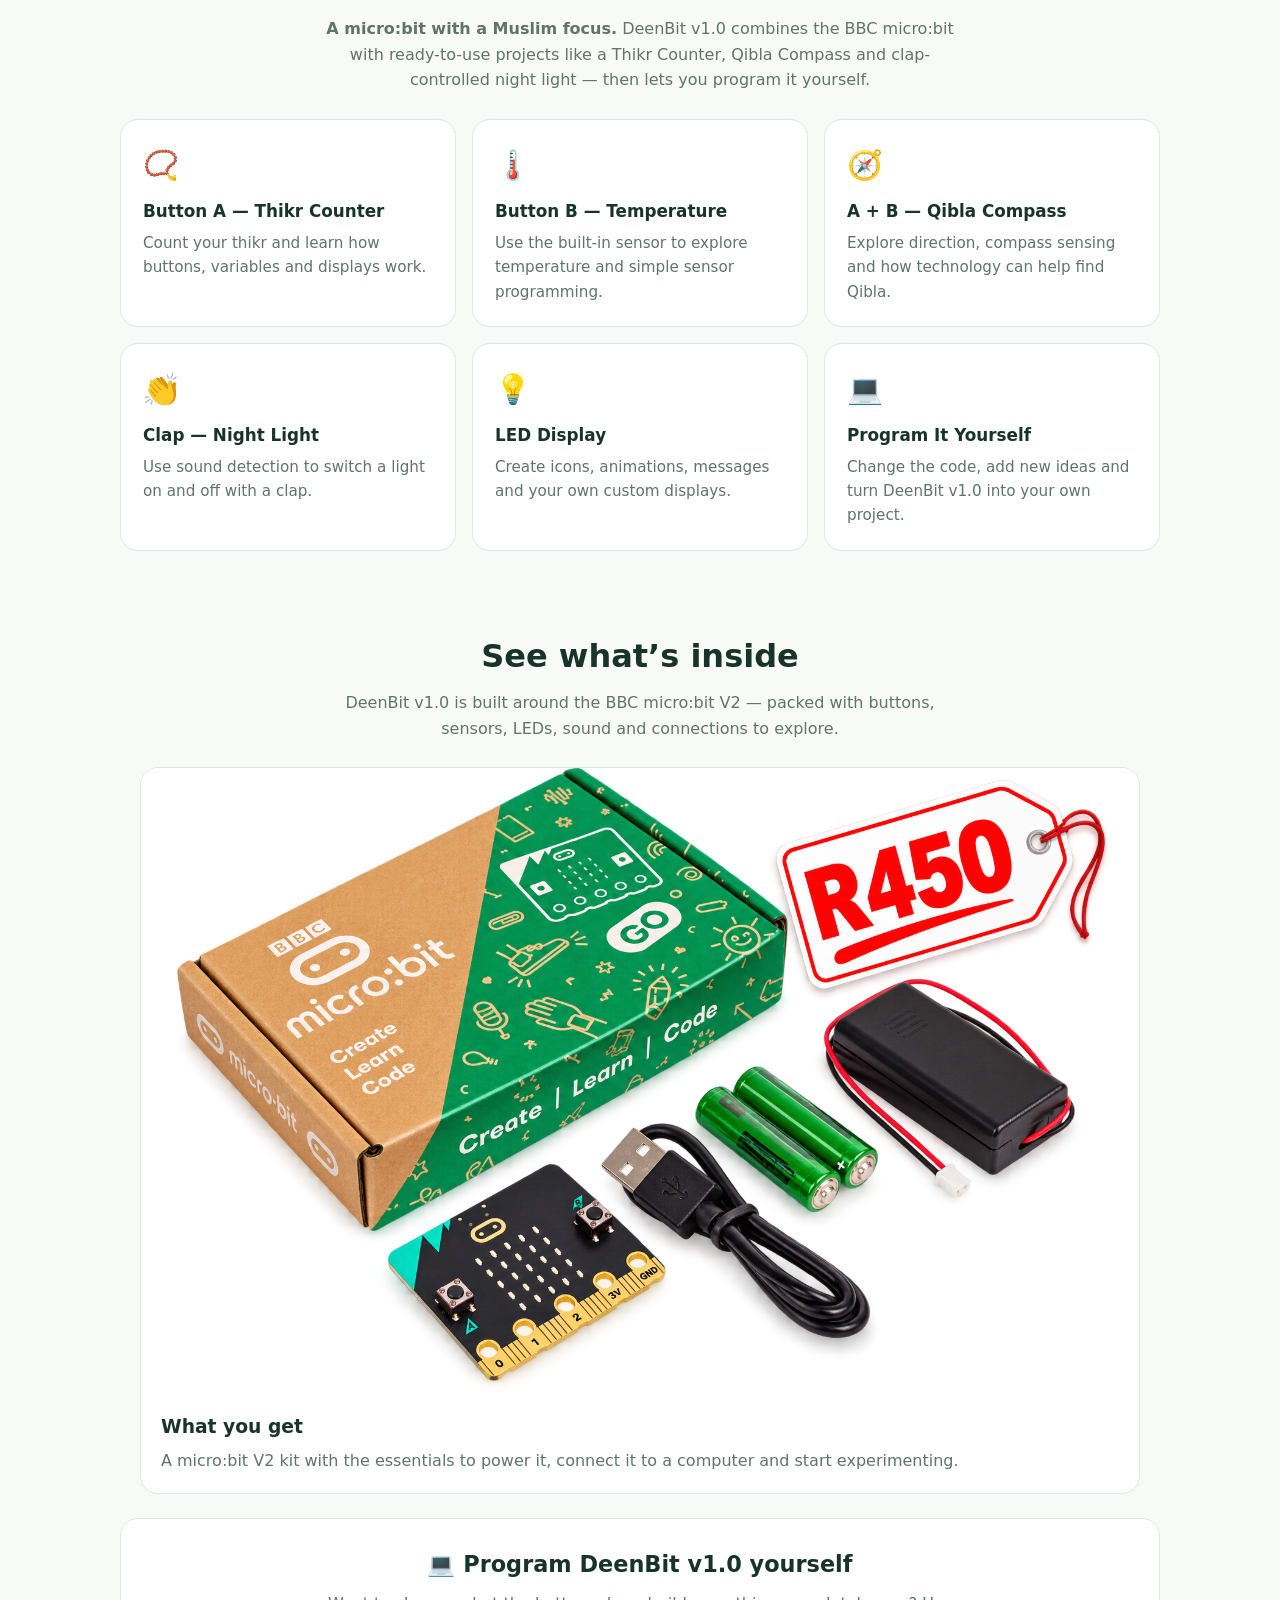
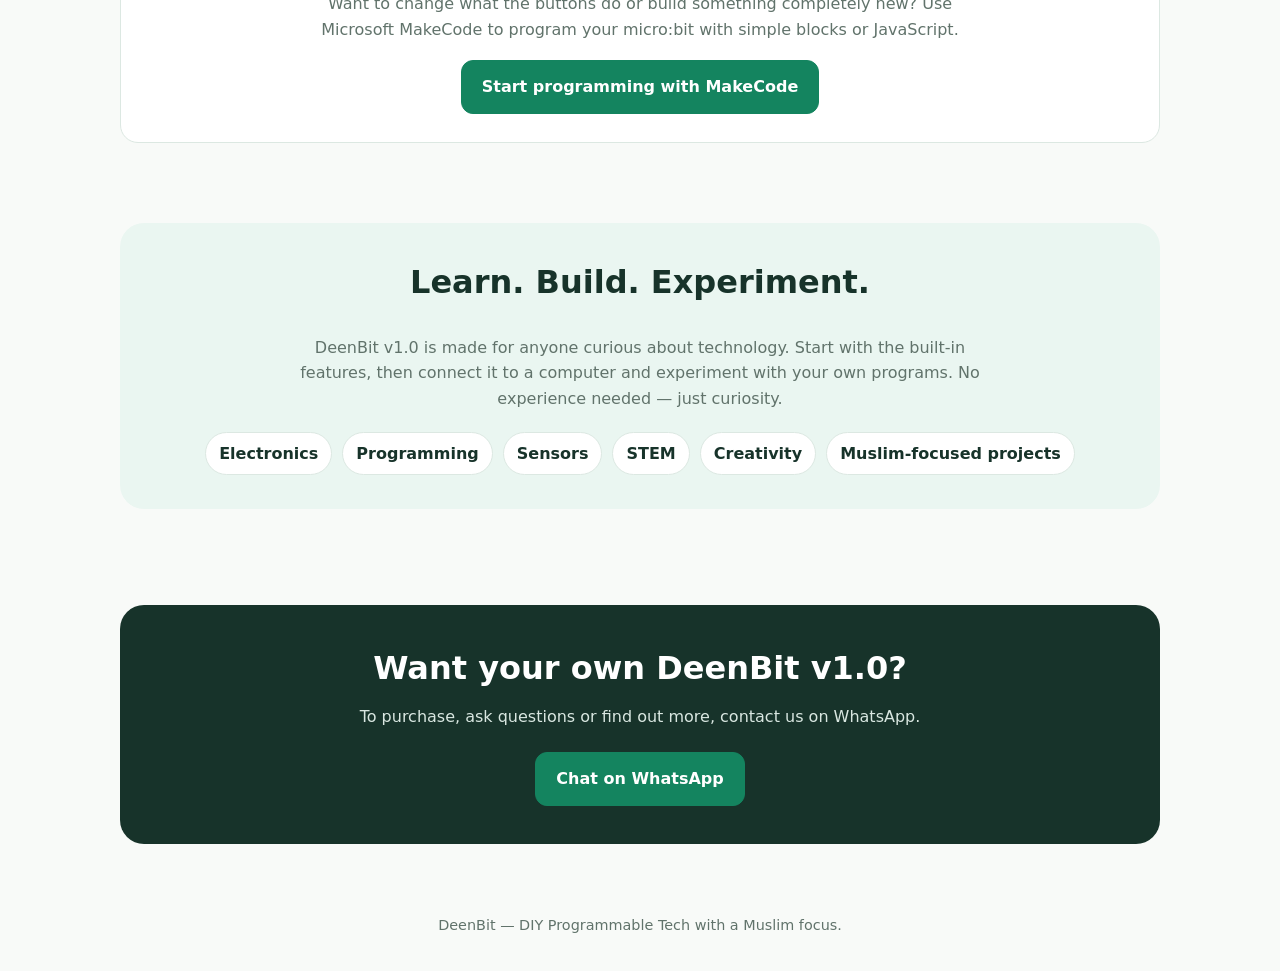
==== commit 8fd665ca: "Update index.html" ====
--- a/index.html
+++ b/index.html
@@ -476,6 +476,29 @@
         alt="DeenBit DIY programmable technology banner showing the micro:bit and its main features"
       >
     </section>
+
+    <section>
+  <div class="wrap">
+    <div class="section-title">
+      <h2>What is a micro:bit?</h2>
+      <p>
+        DeenBit is built around the BBC micro:bit — a small programmable
+        computer designed for learning, creating and experimenting with technology.
+      </p>
+    </div>
+
+    <div style="max-width: 800px; margin: 0 auto;">
+      <iframe
+        width="100%"
+        style="aspect-ratio: 16 / 9; border: 0; border-radius: 18px;"
+        src="https://www.youtube.com/embed/7WMCgUIcKnk"
+        title="What is a BBC micro:bit?"
+        allow="accelerometer; autoplay; clipboard-write; encrypted-media; gyroscope; picture-in-picture"
+        allowfullscreen>
+      </iframe>
+    </div>
+  </div>
+</section>
 
 
     <section id="features">
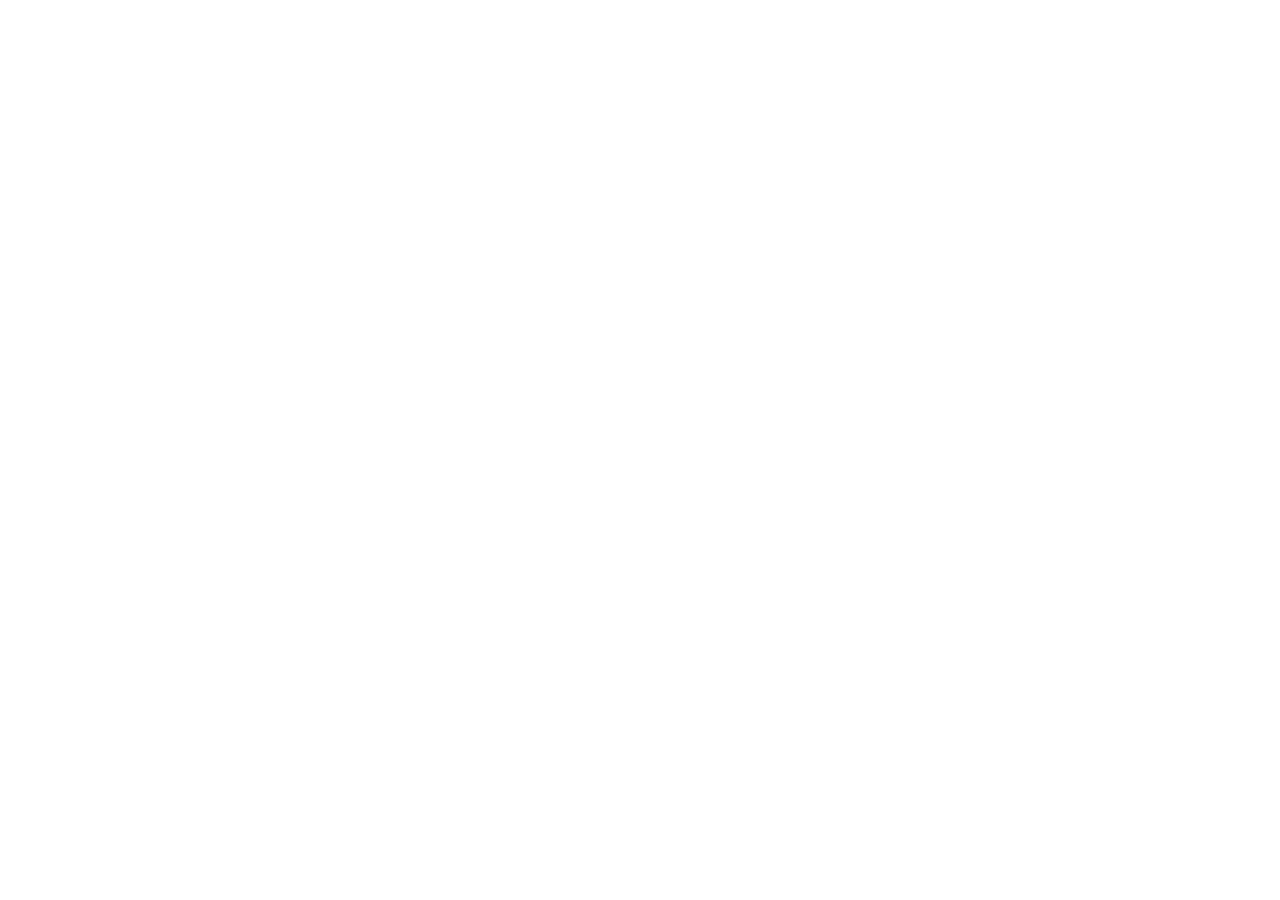
==== commit de36c577: "Update index.html" ====
--- a/index.html
+++ b/index.html
@@ -3,631 +3,23 @@
 <head>
   <meta charset="UTF-8" />
   <meta name="viewport" content="width=device-width, initial-scale=1.0" />
-  <meta name="description" content="DeenBit is a fun DIY programmable tech project with a Muslim focus — learn electronics, sensors and programming." />
+  <meta name="description" content="DeenBit: Explore electronics and micro:bit projects, grow Code Club communities, and build locally designed learning technology." />
   <title>DeenBit | DIY Programmable Tech</title>
 
-  <style>
-    :root {
-      --bg: #f8faf8;
-      --card: #ffffff;
-      --text: #17332a;
-      --muted: #61736b;
-      --accent: #14845f;
-      --accent-dark: #0e6749;
-      --soft: #eaf6f1;
-      --border: #dce8e2;
-    }
-
-    * {
-      box-sizing: border-box;
-    }
-
-    body {
-      margin: 0;
-      font-family: system-ui, -apple-system, BlinkMacSystemFont, "Segoe UI", sans-serif;
-      background: var(--bg);
-      color: var(--text);
-      line-height: 1.6;
-    }
-
-    a {
-      color: inherit;
-    }
-
-    .wrap {
-      width: min(1040px, 92%);
-      margin: 0 auto;
-    }
-
-    header {
-      padding: 28px 0 12px;
-    }
-
-    .brand {
-      display: flex;
-      align-items: center;
-      gap: 12px;
-      font-weight: 800;
-      font-size: 1.25rem;
-    }
-
-    .brand-mark {
-      width: 42px;
-      height: 42px;
-      border-radius: 14px;
-      display: grid;
-      place-items: center;
-      background: var(--accent);
-      color: white;
-      font-size: 1.3rem;
-    }
-
-    .hero {
-      padding: 60px 0 50px;
-      text-align: center;
-    }
-
-    .eyebrow {
-      display: inline-block;
-      padding: 8px 14px;
-      border-radius: 999px;
-      background: var(--soft);
-      color: var(--accent-dark);
-      font-weight: 700;
-      font-size: 0.9rem;
-      margin-bottom: 18px;
-    }
-
-    h1 {
-      margin: 0;
-      font-size: clamp(2.5rem, 8vw, 5rem);
-      line-height: 1;
-      letter-spacing: -0.04em;
-    }
-
-    .tagline {
-      margin: 18px auto 0;
-      max-width: 720px;
-      color: var(--muted);
-      font-size: clamp(1.05rem, 2vw, 1.25rem);
-    }
-
-    .hero-buttons {
-      margin-top: 28px;
-      display: flex;
-      justify-content: center;
-      flex-wrap: wrap;
-      gap: 12px;
-    }
-
-    .btn {
-      display: inline-block;
-      text-decoration: none;
-      padding: 13px 20px;
-      border-radius: 12px;
-      font-weight: 750;
-      border: 1px solid var(--border);
-      background: white;
-    }
-
-    .btn-primary {
-      background: var(--accent);
-      border-color: var(--accent);
-      color: white;
-    }
-
-    .btn-primary:hover {
-      background: var(--accent-dark);
-    }
-
-    section {
-      padding: 40px 0;
-    }
-
-    .section-title {
-      text-align: center;
-      margin-bottom: 26px;
-    }
-
-    .section-title h2 {
-      margin: 0 0 8px;
-      font-size: 2rem;
-    }
-
-    .section-title p {
-      margin: 0 auto;
-      color: var(--muted);
-      max-width: 660px;
-    }
-
-    .features {
-      display: grid;
-      grid-template-columns: repeat(3, minmax(0, 1fr));
-      gap: 16px;
-    }
-
-    .card {
-      background: var(--card);
-      border: 1px solid var(--border);
-      border-radius: 18px;
-      padding: 22px;
-    }
-
-    .icon {
-      font-size: 1.8rem;
-      margin-bottom: 10px;
-    }
-
-    .card h3 {
-      margin: 0 0 6px;
-      font-size: 1.05rem;
-    }
-
-    .card p {
-      margin: 0;
-      color: var(--muted);
-      font-size: 0.95rem;
-    }
-
-    .showcase-grid {
-      display: grid;
-      grid-template-columns: 1fr;
-      gap: 28px;
-      max-width: 1000px;
-      margin: 0 auto;
-    }
-
-    .showcase-card {
-      background: var(--card);
-      border: 1px solid var(--border);
-      border-radius: 18px;
-      overflow: hidden;
-    }
-
-    .showcase-card img {
-      display: block;
-      width: 100%;
-      aspect-ratio: 16 / 10;
-      object-fit: contain;
-      background: white;
-    }
-
-    .showcase-copy {
-      padding: 20px;
-    }
-
-    .showcase-copy h3 { margin: 0 0 6px; }
-    .showcase-copy p { margin: 0; color: var(--muted); }
-
-    .makecode {
-      margin-top: 24px;
-      text-align: center;
-      background: var(--card);
-      border: 1px solid var(--border);
-      border-radius: 18px;
-      padding: 28px 20px;
-    }
-
-    .makecode h3 { margin: 0 0 8px; font-size: 1.4rem; }
-    .makecode p { color: var(--muted); max-width: 650px; margin: 0 auto 18px; }
-
-    .learn {
-      background: var(--soft);
-      border-radius: 24px;
-      padding: 34px;
-      text-align: center;
-    }
-
-    .learn h2 {
-      margin-top: 0;
-      font-size: 2rem;
-    }
-
-    .learn p {
-      color: var(--muted);
-      max-width: 720px;
-      margin: 0 auto 18px;
-    }
-
-    .pill-row {
-      display: flex;
-      justify-content: center;
-      flex-wrap: wrap;
-      gap: 10px;
-      margin-top: 20px;
-    }
-
-    .pill {
-      background: white;
-      border: 1px solid var(--border);
-      border-radius: 999px;
-      padding: 8px 13px;
-      font-weight: 650;
-    }
-
-    .cta {
-      text-align: center;
-      padding: 56px 0 70px;
-    }
-
-    .cta-box {
-      background: var(--text);
-      color: white;
-      border-radius: 24px;
-      padding: 38px 24px;
-    }
-
-    .cta-box h2 {
-      margin: 0 0 10px;
-      font-size: 2rem;
-    }
-
-    .cta-box p {
-      margin: 0 auto 22px;
-      max-width: 600px;
-      color: #d9e7e1;
-    }
-
-    footer {
-      text-align: center;
-      color: var(--muted);
-      padding: 0 0 34px;
-      font-size: 0.9rem;
-    }
-
-    @media (max-width: 760px) {
-      .features,
-      .showcase-grid {
-        grid-template-columns: 1fr;
-      }
-
-      .hero {
-        padding-top: 40px;
-      }
-
-    .showcase-copy h3 { margin: 0 0 6px; }
-    .showcase-copy p { margin: 0; color: var(--muted); }
-
-    .makecode {
-      margin-top: 24px;
-      text-align: center;
-      background: var(--card);
-      border: 1px solid var(--border);
-      border-radius: 18px;
-      padding: 28px 20px;
-    }
-
-    .makecode h3 { margin: 0 0 8px; font-size: 1.4rem; }
-    .makecode p { color: var(--muted); max-width: 650px; margin: 0 auto 18px; }
-
-    .learn {
-        padding: 26px 18px;
-      }
-    }
-  
-    .visual-hero {
-      width: 100%;
-      margin: 0 0 56px;
-      overflow: hidden;
-      background: #eef8f4;
-    }
-
-    .visual-hero img {
-      display: block;
-      width: 100%;
-      height: auto;
-    }
-
-    .size-demo {
-      max-width: 760px;
-      margin: 32px auto 0;
-    }
-
-    .size-demo img {
-      display: block;
-      width: 100%;
-      height: auto;
-      border-radius: 18px;
-    }
-
-    .size-demo p {
-      text-align: center;
-      color: var(--muted);
-      margin: 14px 0 0;
-    }
-
-
-    html {
-      scroll-behavior: smooth;
-      scroll-padding-top: 92px;
-    }
-
-    .site-header {
-      position: sticky;
-      top: 0;
-      z-index: 1000;
-      padding: 12px 0;
-      background: rgba(248, 250, 248, 0.96);
-      border-bottom: 1px solid var(--border);
-      backdrop-filter: blur(10px);
-    }
-
-    .nav-wrap {
-      display: flex;
-      align-items: center;
-      justify-content: space-between;
-      gap: 24px;
-    }
-
-    .brand {
-      text-decoration: none;
-      flex-shrink: 0;
-    }
-
-    .top-nav {
-      display: flex;
-      align-items: center;
-      gap: 6px;
-      flex-wrap: wrap;
-      justify-content: flex-end;
-    }
-
-    .top-nav a {
-      text-decoration: none;
-      color: var(--text);
-      font-weight: 700;
-      font-size: 0.94rem;
-      padding: 9px 12px;
-      border-radius: 10px;
-      transition: background 0.15s ease, color 0.15s ease;
-    }
-
-    .top-nav a:hover {
-      background: var(--soft);
-      color: var(--accent-dark);
-    }
-
-    .top-nav .nav-cta {
-      background: var(--accent);
-      color: white;
-      margin-left: 4px;
-    }
-
-    .top-nav .nav-cta:hover {
-      background: var(--accent-dark);
-      color: white;
-    }
-
-    #features,
-    #inside,
-    #program,
-    #learn,
-    #buy {
-      scroll-margin-top: 92px;
-    }
-
-    @media (max-width: 760px) {
-      .site-header {
-        padding: 10px 0;
-      }
-
-      .nav-wrap {
-        align-items: flex-start;
-        flex-direction: column;
-        gap: 10px;
-      }
-
-      .top-nav {
-        width: 100%;
-        justify-content: flex-start;
-        flex-wrap: nowrap;
-        overflow-x: auto;
-        padding-bottom: 3px;
-        scrollbar-width: thin;
-      }
-
-      .top-nav a {
-        white-space: nowrap;
-        flex: 0 0 auto;
-      }
-
-      .top-nav .nav-cta {
-        margin-left: 0;
-      }
-
-      html {
-        scroll-padding-top: 145px;
-      }
-
-      #features,
-      #inside,
-      #program,
-      #learn,
-      #buy {
-        scroll-margin-top: 145px;
-      }
-    }
-
-  </style>
+  <link rel="stylesheet" href="css/style.css">
 </head>
-
 <body id="top">
-  <header class="site-header">
-    <div class="wrap nav-wrap">
-      <a class="brand" href="#top" aria-label="DeenBit home">
-        <div class="brand-mark">☾</div>
-        <span>DeenBit</span>
-      </a>
-
-      <nav class="top-nav" aria-label="Page sections">
-        <a href="projects.html">Projects</a>
-        <a href="accessories.html">Accessories</a>
-        <a href="v2.html">DeenBit v2.0</a>
-        <a class="nav-cta" href="#buy">Get a DeenBit</a>
-      </nav>
-    </div>
-  </header>
-
-  <main>
-    
-    <section class="visual-hero" aria-label="DeenBit introduction">
-      <img
-        src="banner3.png"
-        alt="DeenBit DIY programmable technology banner showing the micro:bit and its main features"
-      >
-    </section>
-
-    <section>
-  <div class="wrap">
-    <div class="section-title">
-      <h2>What is a micro:bit?</h2>
-      <p>
-        DeenBit is built around the BBC micro:bit — a small programmable
-        computer designed for learning, creating and experimenting with technology.
-      </p>
-    </div>
-
-    <div style="max-width: 800px; margin: 0 auto;">
-      <iframe
-        width="100%"
-        style="aspect-ratio: 16 / 9; border: 0; border-radius: 18px;"
-        src="https://www.youtube.com/embed/7WMCgUIcKnk"
-        title="What is a BBC micro:bit?"
-        allow="accelerometer; autoplay; clipboard-write; encrypted-media; gyroscope; picture-in-picture"
-        allowfullscreen>
-      </iframe>
-    </div>
-  </div>
-</section>
-
-
-    <section id="features">
-      <div class="wrap">
-        <div class="section-title">
-          <h2>Small device. Lots to explore.</h2>
-          <p>
-            <strong>A micro:bit with a Muslim focus.</strong>
-DeenBit v1.0 combines the BBC micro:bit with ready-to-use projects like a Thikr Counter, 
-Qibla Compass and clap-controlled night light — then lets you program it yourself.
-</p>
-        </div>
-
-        <div class="features">
-          <div class="card">
-            <div class="icon">📿</div>
-            <h3>Button A — Thikr Counter</h3>
-            <p>Count your thikr and learn how buttons, variables and displays work.</p>
-          </div>
-
-          <div class="card">
-            <div class="icon">🌡️</div>
-            <h3>Button B — Temperature</h3>
-            <p>Use the built-in sensor to explore temperature and simple sensor programming.</p>
-          </div>
-
-          <div class="card">
-            <div class="icon">🧭</div>
-            <h3>A + B — Qibla Compass</h3>
-            <p>Explore direction, compass sensing and how technology can help find Qibla.</p>
-          </div>
-
-          <div class="card">
-            <div class="icon">👏</div>
-            <h3>Clap — Night Light</h3>
-            <p>Use sound detection to switch a light on and off with a clap.</p>
-          </div>
-
-          <div class="card">
-            <div class="icon">💡</div>
-            <h3>LED Display</h3>
-            <p>Create icons, animations, messages and your own custom displays.</p>
-          </div>
-
-          <div class="card">
-            <div class="icon">💻</div>
-            <h3>Program It Yourself</h3>
-            <p>Change the code, add new ideas and turn DeenBit v1.0 into your own project.</p>
-          </div>
-        </div>
-      </div>
-    </section>
-
-    <section id="inside">
-      <div class="wrap">
-        <div class="section-title">
-          <h2>See what’s inside</h2>
-          <p>DeenBit v1.0 is built around the BBC micro:bit V2 — packed with buttons, sensors, LEDs, sound and connections to explore.</p>
-        </div>
-
-        <div class="showcase-grid">
-
-
-          <div class="showcase-card">
-            <img src="kit_v3.png" alt="BBC micro:bit kit with micro:bit board, USB cable, battery holder, batteries and box">
-            <div class="showcase-copy">
-              <h3>What you get</h3>
-              <p>A micro:bit V2 kit with the essentials to power it, connect it to a computer and start experimenting.</p>
-            </div>
-          </div>
-        </div>
-
-        <div class="makecode" id="program">
-          <h3>💻 Program DeenBit v1.0 yourself</h3>
-          <p>Want to change what the buttons do or build something completely new? Use Microsoft MakeCode to program your micro:bit with simple blocks or JavaScript.</p>
-          <a class="btn btn-primary" href="https://makecode.microbit.org/" target="_blank" rel="noopener noreferrer">Start programming with MakeCode</a>
-        </div>
-      </div>
-    </section>
-
-    <section id="learn">
-      <div class="wrap">
-        <div class="learn">
-          <h2>Learn. Build. Experiment.</h2>
-          <p>
-            DeenBit v1.0 is made for anyone curious about technology. Start with the
-            built-in features, then connect it to a computer and experiment with
-            your own programs. No experience needed — just curiosity.
-          </p>
-
-          <div class="pill-row">
-            <span class="pill">Electronics</span>
-            <span class="pill">Programming</span>
-            <span class="pill">Sensors</span>
-            <span class="pill">STEM</span>
-            <span class="pill">Creativity</span>
-            <span class="pill">Muslim-focused projects</span>
-          </div>
-        </div>
-      </div>
-    </section>
-
-    <section class="cta" id="buy">
-      <div class="wrap">
-        <div class="cta-box">
-          <h2>Want your own DeenBit v1.0?</h2>
-          <p>
-            To purchase, ask questions or find out more, contact us on WhatsApp.
-          </p>
-
-          <!-- Replace 27XXXXXXXXX with your WhatsApp number, including country code and no + or spaces -->
-          <a
-            class="btn btn-primary"
-            href="https://wa.me/27660348784?text=I%27m%20interested%20in%20DeenBit"
-            target="_blank"
-            rel="noopener noreferrer"
-          >
-            Chat on WhatsApp
-          </a>
-        </div>
-      </div>
-    </section>
-  </main>
-
-  
-<footer>
-    <div class="wrap">
-      DeenBit — DIY Programmable Tech with a Muslim focus.
-    </div>
-  </footer>
+<div data-include="sections/header.html"></div>
+<main>
+  <div data-include="sections/hero.html"></div>
+  <div data-include="sections/intro.html"></div>
+  <div data-include="sections/features.html"></div>
+  <div data-include="sections/inside.html"></div>
+  <div data-include="sections/learn.html"></div>
+  <div data-include="sections/build.html"></div>
+  <div data-include="sections/buy.html"></div>
+</main>
+<div data-include="sections/footer.html"></div>
+<script src="js/main.js" defer></script>
 </body>
 </html>
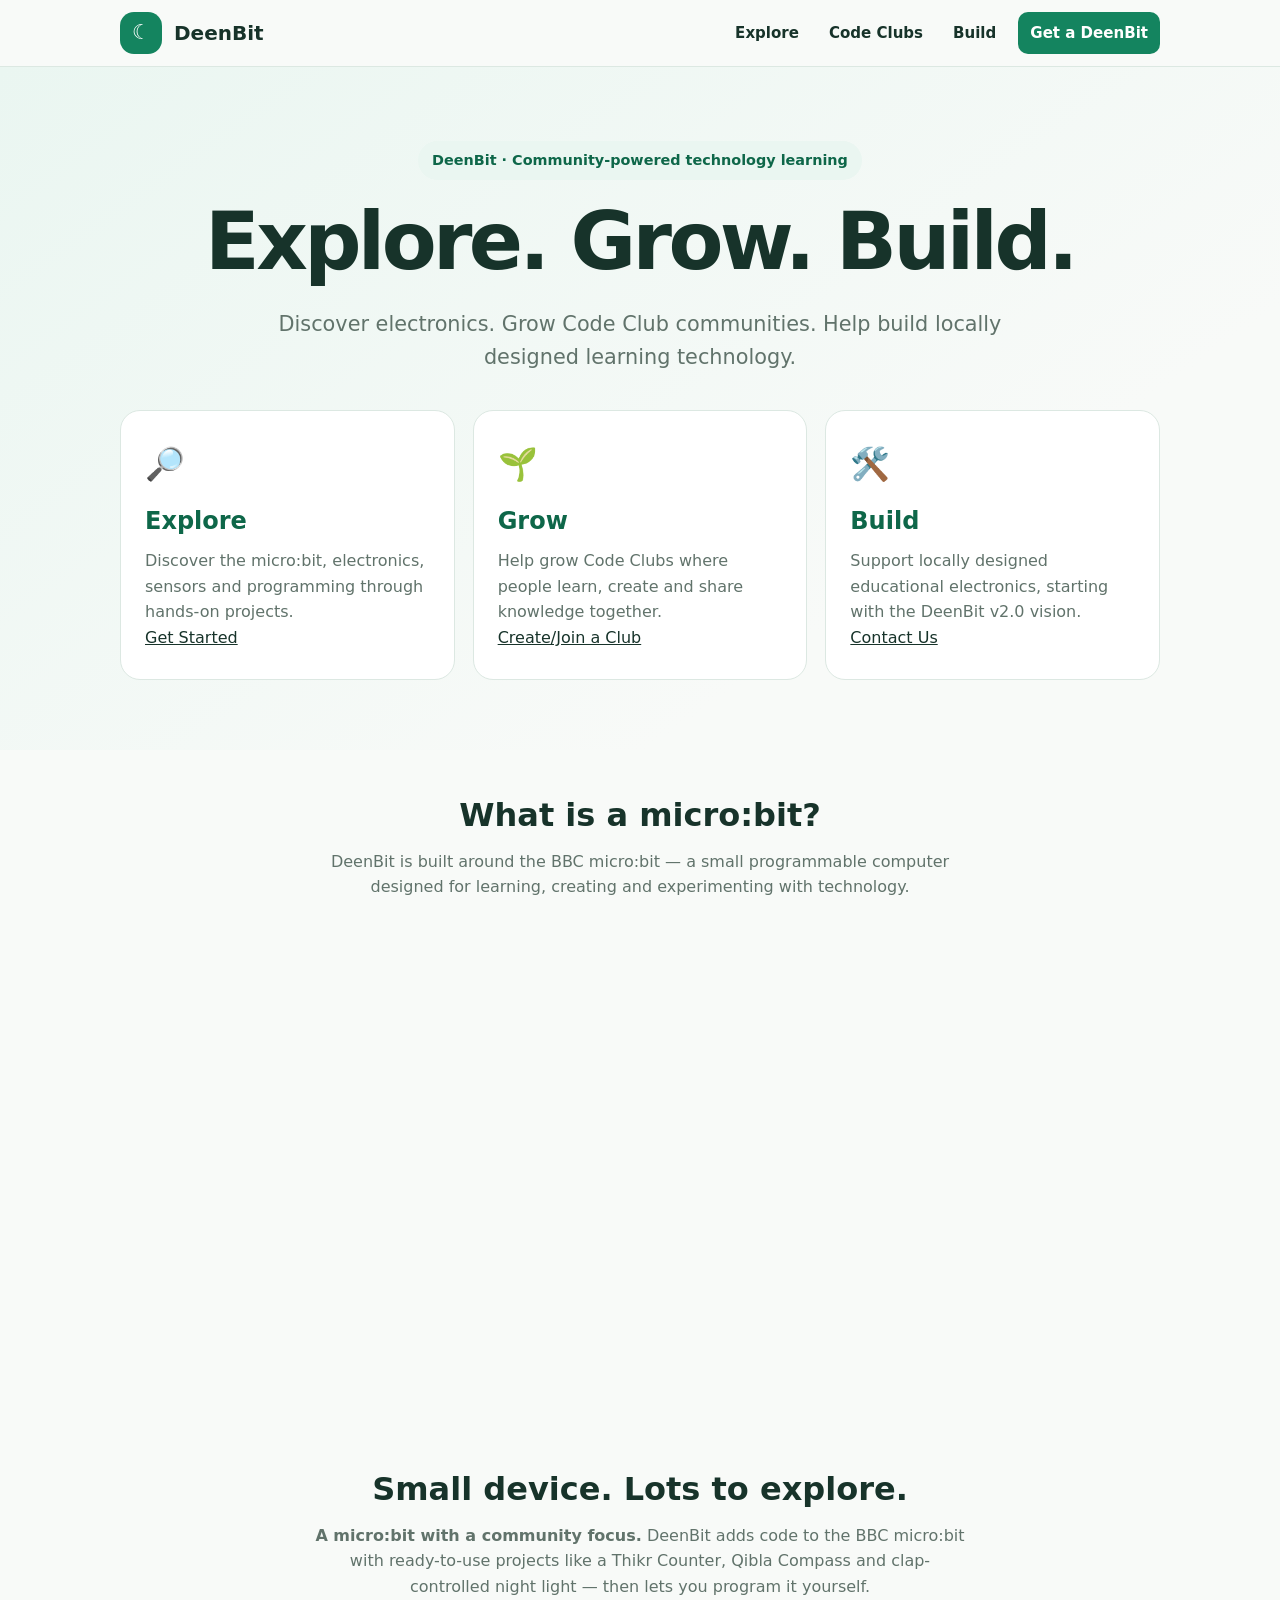
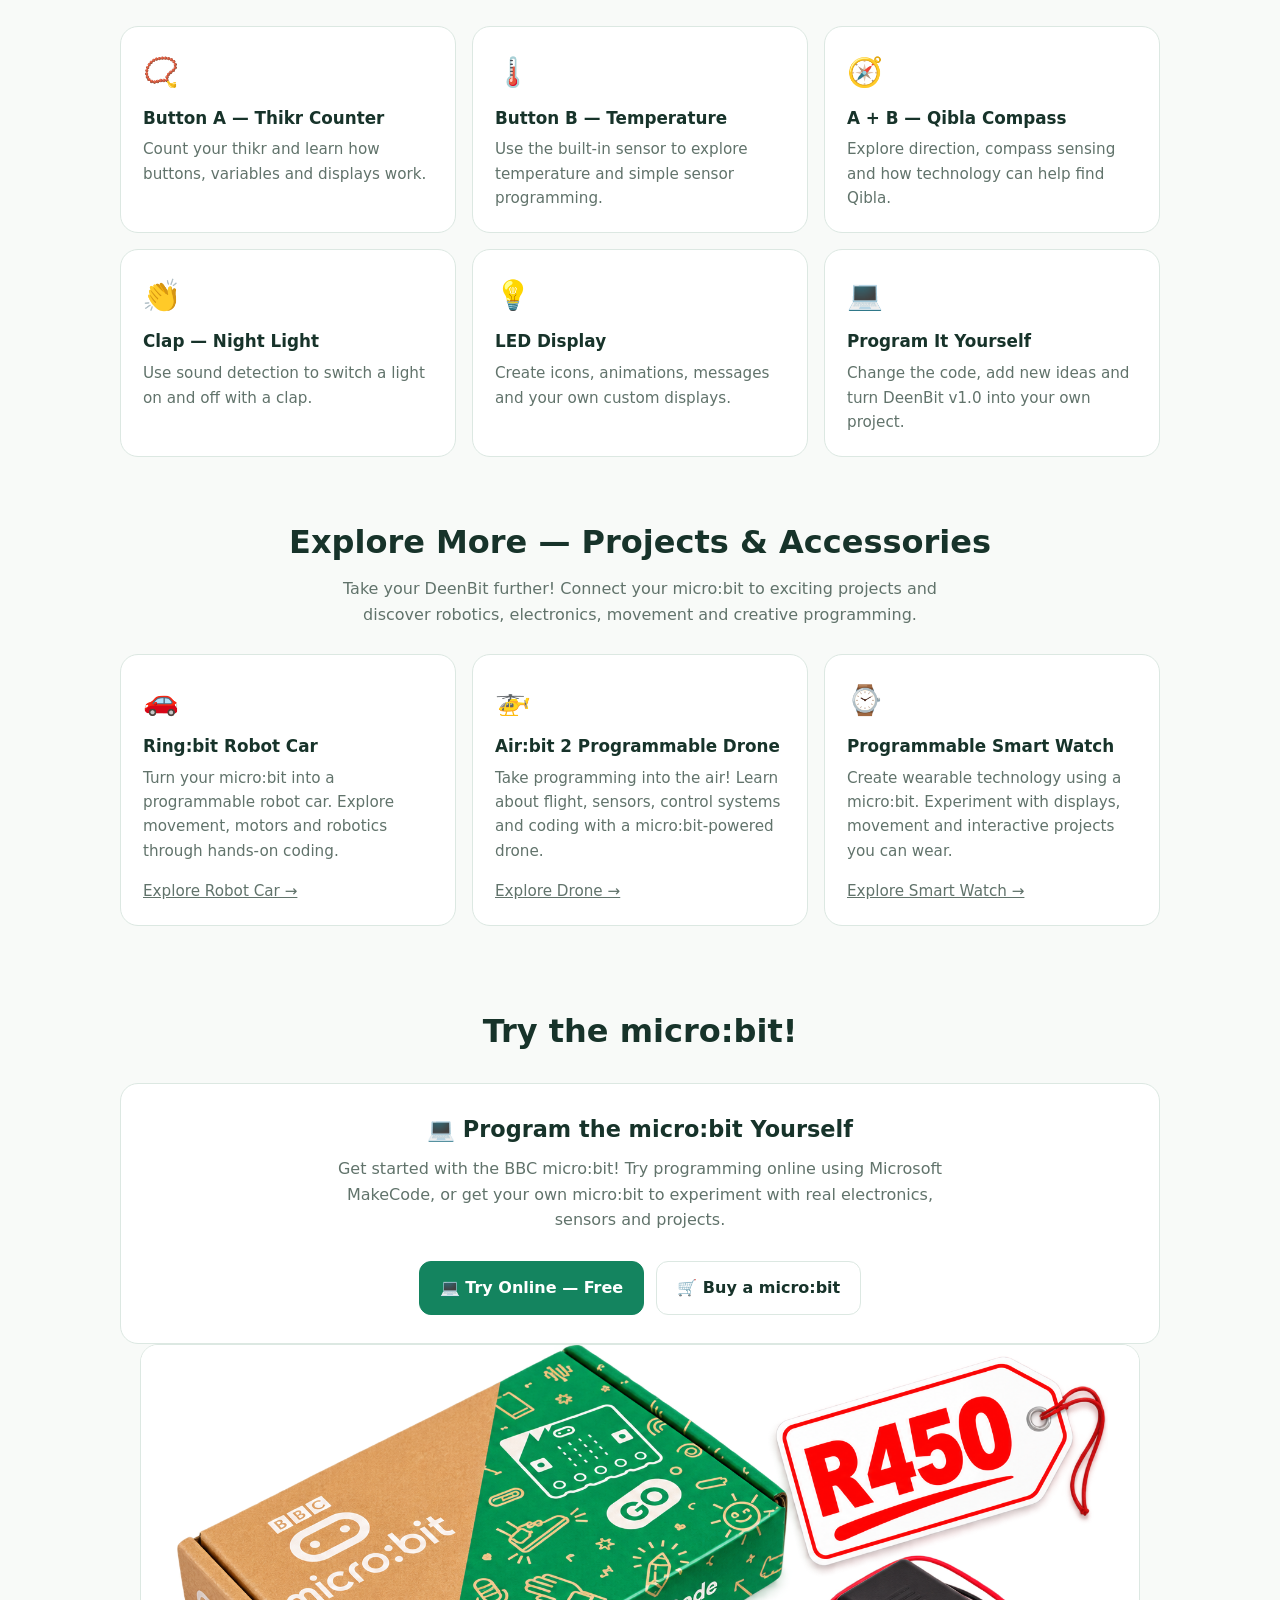
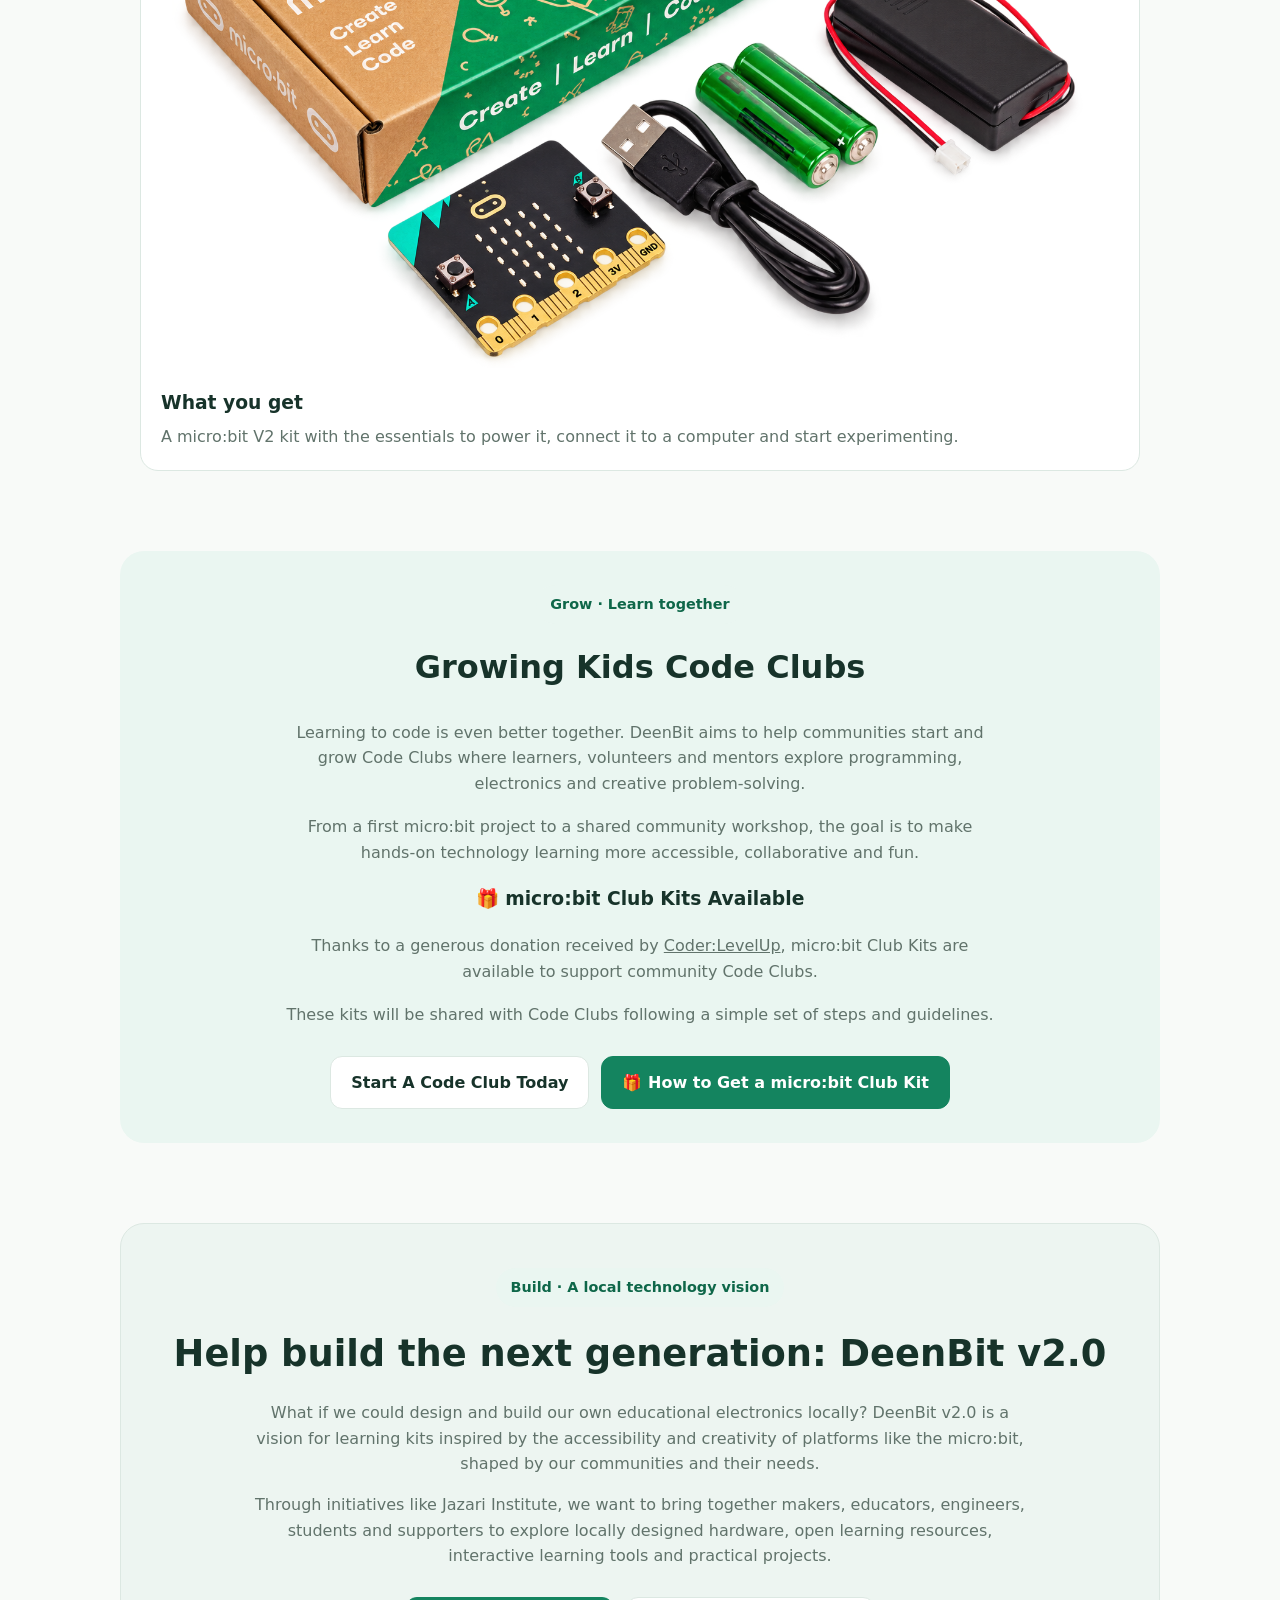
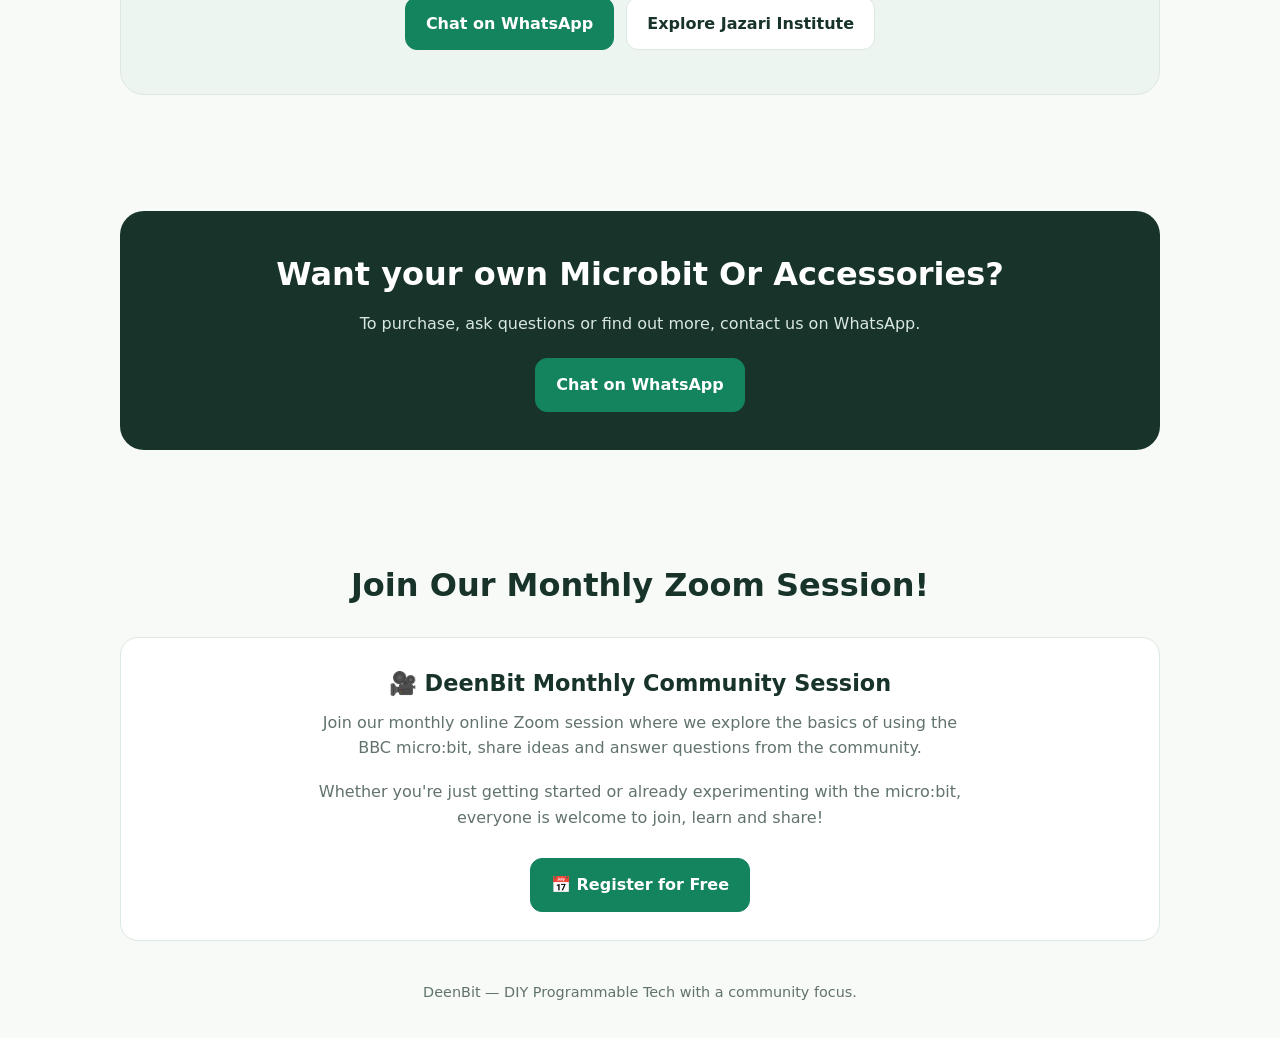
==== commit 48d00121: "Update index.html" ====
--- a/index.html
+++ b/index.html
@@ -18,6 +18,7 @@
   <div data-include="sections/learn.html"></div>
   <div data-include="sections/build.html"></div>
   <div data-include="sections/buy.html"></div>
+  <div data-include="sections/zoom.html"></div>
 </main>
 <div data-include="sections/footer.html"></div>
 <script src="js/main.js" defer></script>
--- a/css/style.css
+++ b/css/style.css
@@ -0,0 +1,460 @@
+:root {
+      --bg: #f8faf8;
+      --card: #ffffff;
+      --text: #17332a;
+      --muted: #61736b;
+      --accent: #14845f;
+      --accent-dark: #0e6749;
+      --soft: #eaf6f1;
+      --border: #dce8e2;
+    }
+
+    * {
+      box-sizing: border-box;
+    }
+
+    body {
+      margin: 0;
+      font-family: system-ui, -apple-system, BlinkMacSystemFont, "Segoe UI", sans-serif;
+      background: var(--bg);
+      color: var(--text);
+      line-height: 1.6;
+    }
+
+    a {
+      color: inherit;
+    }
+
+    .wrap {
+      width: min(1040px, 92%);
+      margin: 0 auto;
+    }
+
+    header {
+      padding: 28px 0 12px;
+    }
+
+    .brand {
+      display: flex;
+      align-items: center;
+      gap: 12px;
+      font-weight: 800;
+      font-size: 1.25rem;
+    }
+
+    .brand-mark {
+      width: 42px;
+      height: 42px;
+      border-radius: 14px;
+      display: grid;
+      place-items: center;
+      background: var(--accent);
+      color: white;
+      font-size: 1.3rem;
+    }
+
+    .hero {
+      padding: 60px 0 50px;
+      text-align: center;
+    }
+
+    .eyebrow {
+      display: inline-block;
+      padding: 8px 14px;
+      border-radius: 999px;
+      background: var(--soft);
+      color: var(--accent-dark);
+      font-weight: 700;
+      font-size: 0.9rem;
+      margin-bottom: 18px;
+    }
+
+    h1 {
+      margin: 0;
+      font-size: clamp(2.5rem, 8vw, 5rem);
+      line-height: 1;
+      letter-spacing: -0.04em;
+    }
+
+    .tagline {
+      margin: 18px auto 0;
+      max-width: 720px;
+      color: var(--muted);
+      font-size: clamp(1.05rem, 2vw, 1.25rem);
+    }
+
+    .hero-buttons {
+      margin-top: 28px;
+      display: flex;
+      justify-content: center;
+      flex-wrap: wrap;
+      gap: 12px;
+    }
+
+    .btn {
+      display: inline-block;
+      text-decoration: none;
+      padding: 13px 20px;
+      border-radius: 12px;
+      font-weight: 750;
+      border: 1px solid var(--border);
+      background: white;
+    }
+
+    .btn-primary {
+      background: var(--accent);
+      border-color: var(--accent);
+      color: white;
+    }
+
+    .btn-primary:hover {
+      background: var(--accent-dark);
+    }
+
+    section {
+      padding: 40px 0;
+    }
+
+    .section-title {
+      text-align: center;
+      margin-bottom: 26px;
+    }
+
+    .section-title h2 {
+      margin: 0 0 8px;
+      font-size: 2rem;
+    }
+
+    .section-title p {
+      margin: 0 auto;
+      color: var(--muted);
+      max-width: 660px;
+    }
+
+    .features {
+      display: grid;
+      grid-template-columns: repeat(3, minmax(0, 1fr));
+      gap: 16px;
+    }
+
+    .card {
+      background: var(--card);
+      border: 1px solid var(--border);
+      border-radius: 18px;
+      padding: 22px;
+    }
+
+    .icon {
+      font-size: 1.8rem;
+      margin-bottom: 10px;
+    }
+
+    .card h3 {
+      margin: 0 0 6px;
+      font-size: 1.05rem;
+    }
+
+    .card p {
+      margin: 0;
+      color: var(--muted);
+      font-size: 0.95rem;
+    }
+
+    .showcase-grid {
+      display: grid;
+      grid-template-columns: 1fr;
+      gap: 28px;
+      max-width: 1000px;
+      margin: 0 auto;
+    }
+
+    .showcase-card {
+      background: var(--card);
+      border: 1px solid var(--border);
+      border-radius: 18px;
+      overflow: hidden;
+    }
+
+    .showcase-card img {
+      display: block;
+      width: 100%;
+      aspect-ratio: 16 / 10;
+      object-fit: contain;
+      background: white;
+    }
+
+    .showcase-copy {
+      padding: 20px;
+    }
+
+    .showcase-copy h3 { margin: 0 0 6px; }
+    .showcase-copy p { margin: 0; color: var(--muted); }
+
+    .makecode {
+      margin-top: 24px;
+      text-align: center;
+      background: var(--card);
+      border: 1px solid var(--border);
+      border-radius: 18px;
+      padding: 28px 20px;
+    }
+
+    .makecode h3 { margin: 0 0 8px; font-size: 1.4rem; }
+    .makecode p { color: var(--muted); max-width: 650px; margin: 0 auto 18px; }
+
+    .learn {
+      background: var(--soft);
+      border-radius: 24px;
+      padding: 34px;
+      text-align: center;
+    }
+
+    .learn h2 {
+      margin-top: 0;
+      font-size: 2rem;
+    }
+
+    .learn p {
+      color: var(--muted);
+      max-width: 720px;
+      margin: 0 auto 18px;
+    }
+
+    .pill-row {
+      display: flex;
+      justify-content: center;
+      flex-wrap: wrap;
+      gap: 10px;
+      margin-top: 20px;
+    }
+
+    .pill {
+      background: white;
+      border: 1px solid var(--border);
+      border-radius: 999px;
+      padding: 8px 13px;
+      font-weight: 650;
+    }
+
+    .cta {
+      text-align: center;
+      padding: 56px 0 70px;
+    }
+
+    .cta-box {
+      background: var(--text);
+      color: white;
+      border-radius: 24px;
+      padding: 38px 24px;
+    }
+
+    .cta-box h2 {
+      margin: 0 0 10px;
+      font-size: 2rem;
+    }
+
+    .cta-box p {
+      margin: 0 auto 22px;
+      max-width: 600px;
+      color: #d9e7e1;
+    }
+
+    footer {
+      text-align: center;
+      color: var(--muted);
+      padding: 0 0 34px;
+      font-size: 0.9rem;
+    }
+
+    @media (max-width: 760px) {
+      .features,
+      .showcase-grid {
+        grid-template-columns: 1fr;
+      }
+
+      .hero {
+        padding-top: 40px;
+      }
+
+    .showcase-copy h3 { margin: 0 0 6px; }
+    .showcase-copy p { margin: 0; color: var(--muted); }
+
+    .makecode {
+      margin-top: 24px;
+      text-align: center;
+      background: var(--card);
+      border: 1px solid var(--border);
+      border-radius: 18px;
+      padding: 28px 20px;
+    }
+
+    .makecode h3 { margin: 0 0 8px; font-size: 1.4rem; }
+    .makecode p { color: var(--muted); max-width: 650px; margin: 0 auto 18px; }
+
+    .learn {
+        padding: 26px 18px;
+      }
+    }
+  
+    .visual-hero {
+      width: 100%;
+      margin: 0 0 56px;
+      overflow: hidden;
+      background: #eef8f4;
+    }
+
+    .visual-hero img {
+      display: block;
+      width: 100%;
+      height: auto;
+    }
+
+    .size-demo {
+      max-width: 760px;
+      margin: 32px auto 0;
+    }
+
+    .size-demo img {
+      display: block;
+      width: 100%;
+      height: auto;
+      border-radius: 18px;
+    }
+
+    .size-demo p {
+      text-align: center;
+      color: var(--muted);
+      margin: 14px 0 0;
+    }
+
+
+    html {
+      scroll-behavior: smooth;
+      scroll-padding-top: 92px;
+    }
+
+    .site-header {
+      position: sticky;
+      top: 0;
+      z-index: 1000;
+      padding: 12px 0;
+      background: rgba(248, 250, 248, 0.96);
+      border-bottom: 1px solid var(--border);
+      backdrop-filter: blur(10px);
+    }
+
+    .nav-wrap {
+      display: flex;
+      align-items: center;
+      justify-content: space-between;
+      gap: 24px;
+    }
+
+    .brand {
+      text-decoration: none;
+      flex-shrink: 0;
+    }
+
+    .top-nav {
+      display: flex;
+      align-items: center;
+      gap: 6px;
+      flex-wrap: wrap;
+      justify-content: flex-end;
+    }
+
+    .top-nav a {
+      text-decoration: none;
+      color: var(--text);
+      font-weight: 700;
+      font-size: 0.94rem;
+      padding: 9px 12px;
+      border-radius: 10px;
+      transition: background 0.15s ease, color 0.15s ease;
+    }
+
+    .top-nav a:hover {
+      background: var(--soft);
+      color: var(--accent-dark);
+    }
+
+    .top-nav .nav-cta {
+      background: var(--accent);
+      color: white;
+      margin-left: 4px;
+    }
+
+    .top-nav .nav-cta:hover {
+      background: var(--accent-dark);
+      color: white;
+    }
+
+    #features,
+    #inside,
+    #program,
+    #learn,
+    #buy {
+      scroll-margin-top: 92px;
+    }
+
+    @media (max-width: 760px) {
+      .site-header {
+        padding: 10px 0;
+      }
+
+      .nav-wrap {
+        align-items: flex-start;
+        flex-direction: column;
+        gap: 10px;
+      }
+
+      .top-nav {
+        width: 100%;
+        justify-content: flex-start;
+        flex-wrap: nowrap;
+        overflow-x: auto;
+        padding-bottom: 3px;
+        scrollbar-width: thin;
+      }
+
+      .top-nav a {
+        white-space: nowrap;
+        flex: 0 0 auto;
+      }
+
+      .top-nav .nav-cta {
+        margin-left: 0;
+      }
+
+      html {
+        scroll-padding-top: 145px;
+      }
+
+      #features,
+      #inside,
+      #program,
+      #learn,
+      #buy {
+        scroll-margin-top: 145px;
+      }
+    }
+
+.video-frame { max-width: 800px; margin: 0 auto; }
+.video-frame iframe { width: 100%; aspect-ratio: 16 / 9; border: 0; border-radius: 18px; }
+
+/* Explore · Grow · Build homepage */
+.mission-hero { background: linear-gradient(145deg,#eaf6f1,#f8faf8 72%); padding: 74px 0 70px; text-align:center; }
+.mission-hero h1 { font-size:clamp(2.6rem,7vw,5rem); line-height:1.1; letter-spacing:-.045em; }
+.mission-intro { max-width:760px; margin:22px auto 35px; color:var(--muted); font-size:clamp(1.05rem,2vw,1.3rem); }
+.mission-grid { display:grid; grid-template-columns:repeat(3,minmax(0,1fr)); gap:18px; text-align:left; }
+.mission-item { display:block; background:white; border:1px solid var(--border); border-radius:20px; padding:28px 24px; text-decoration:none; transition:transform .2s ease,box-shadow .2s ease; }
+.mission-item:hover { transform:translateY(-4px); box-shadow:0 12px 30px rgba(23,51,42,.08); }
+.mission-icon { font-size:2rem; }
+.mission-item h2 { margin:12px 0 8px; font-size:1.5rem; color:var(--accent-dark); }
+.mission-item p { margin:0; color:var(--muted); }
+.build-section { padding:40px 0 60px; }
+.build-panel { background:#edf5f1; border:1px solid var(--border); border-radius:24px; padding:44px 36px; text-align:center; }
+.build-panel h2 { margin:0 0 16px; font-size:clamp(1.7rem,3vw,2.3rem); }
+.build-panel p { max-width:780px; margin:0 auto 15px; color:var(--muted); }
+#build { scroll-margin-top:92px; }
+@media (max-width:760px) { .mission-hero {padding:46px 0;} .mission-grid {grid-template-columns:1fr;} .mission-item {padding:22px;} .build-panel {padding:28px 18px;} #build {scroll-margin-top:145px;} }
